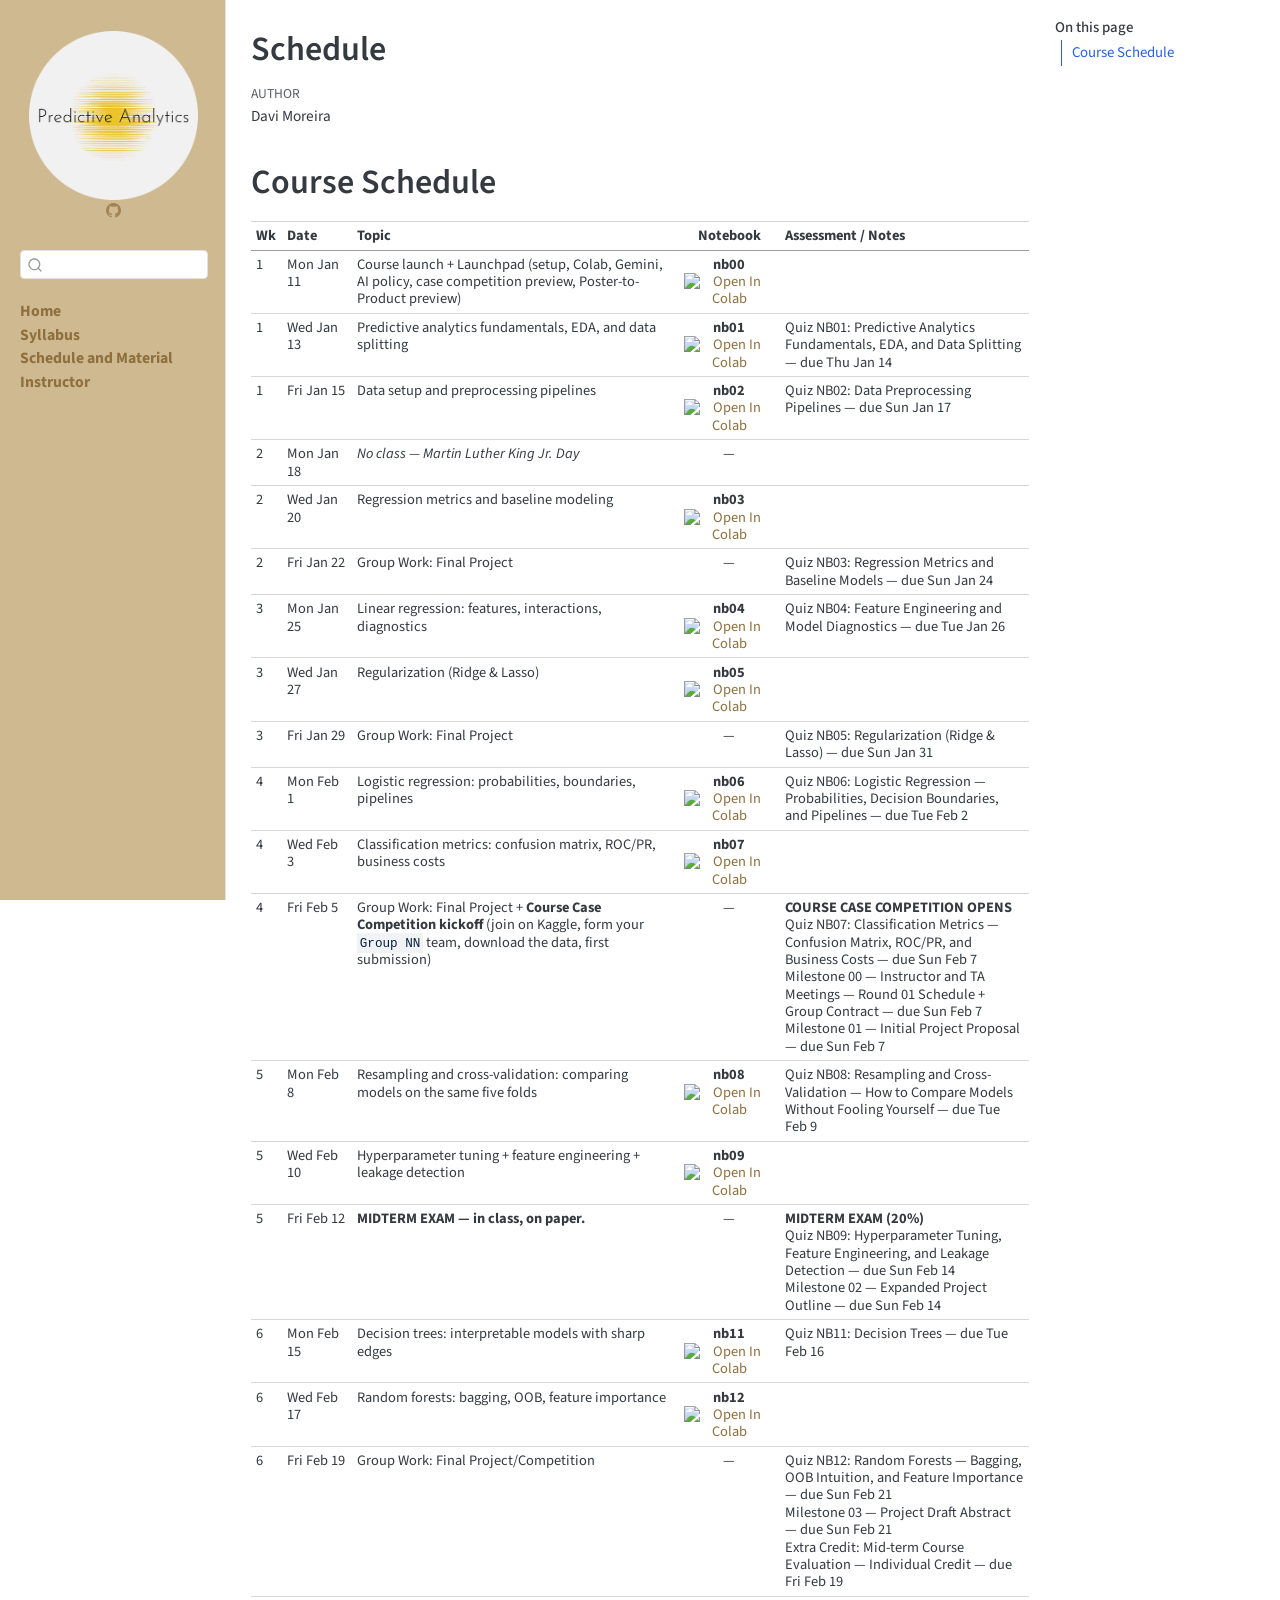
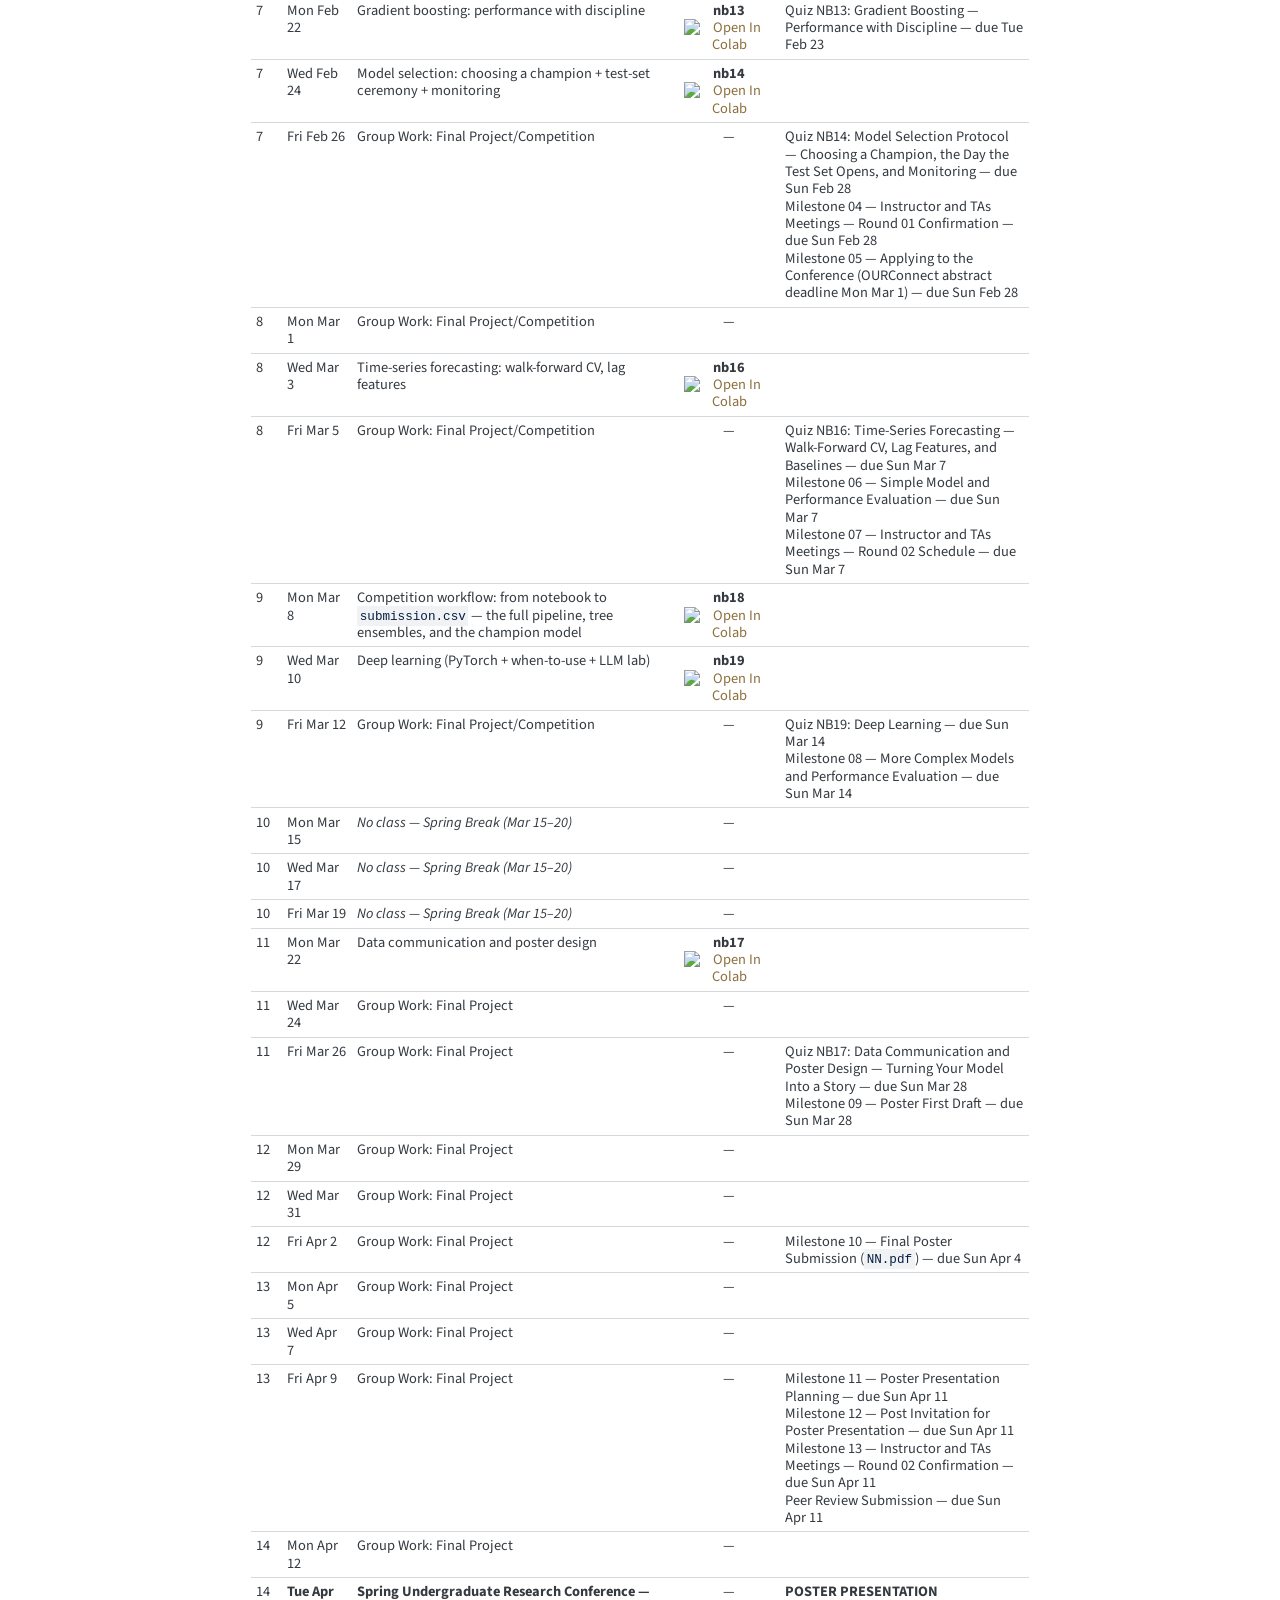
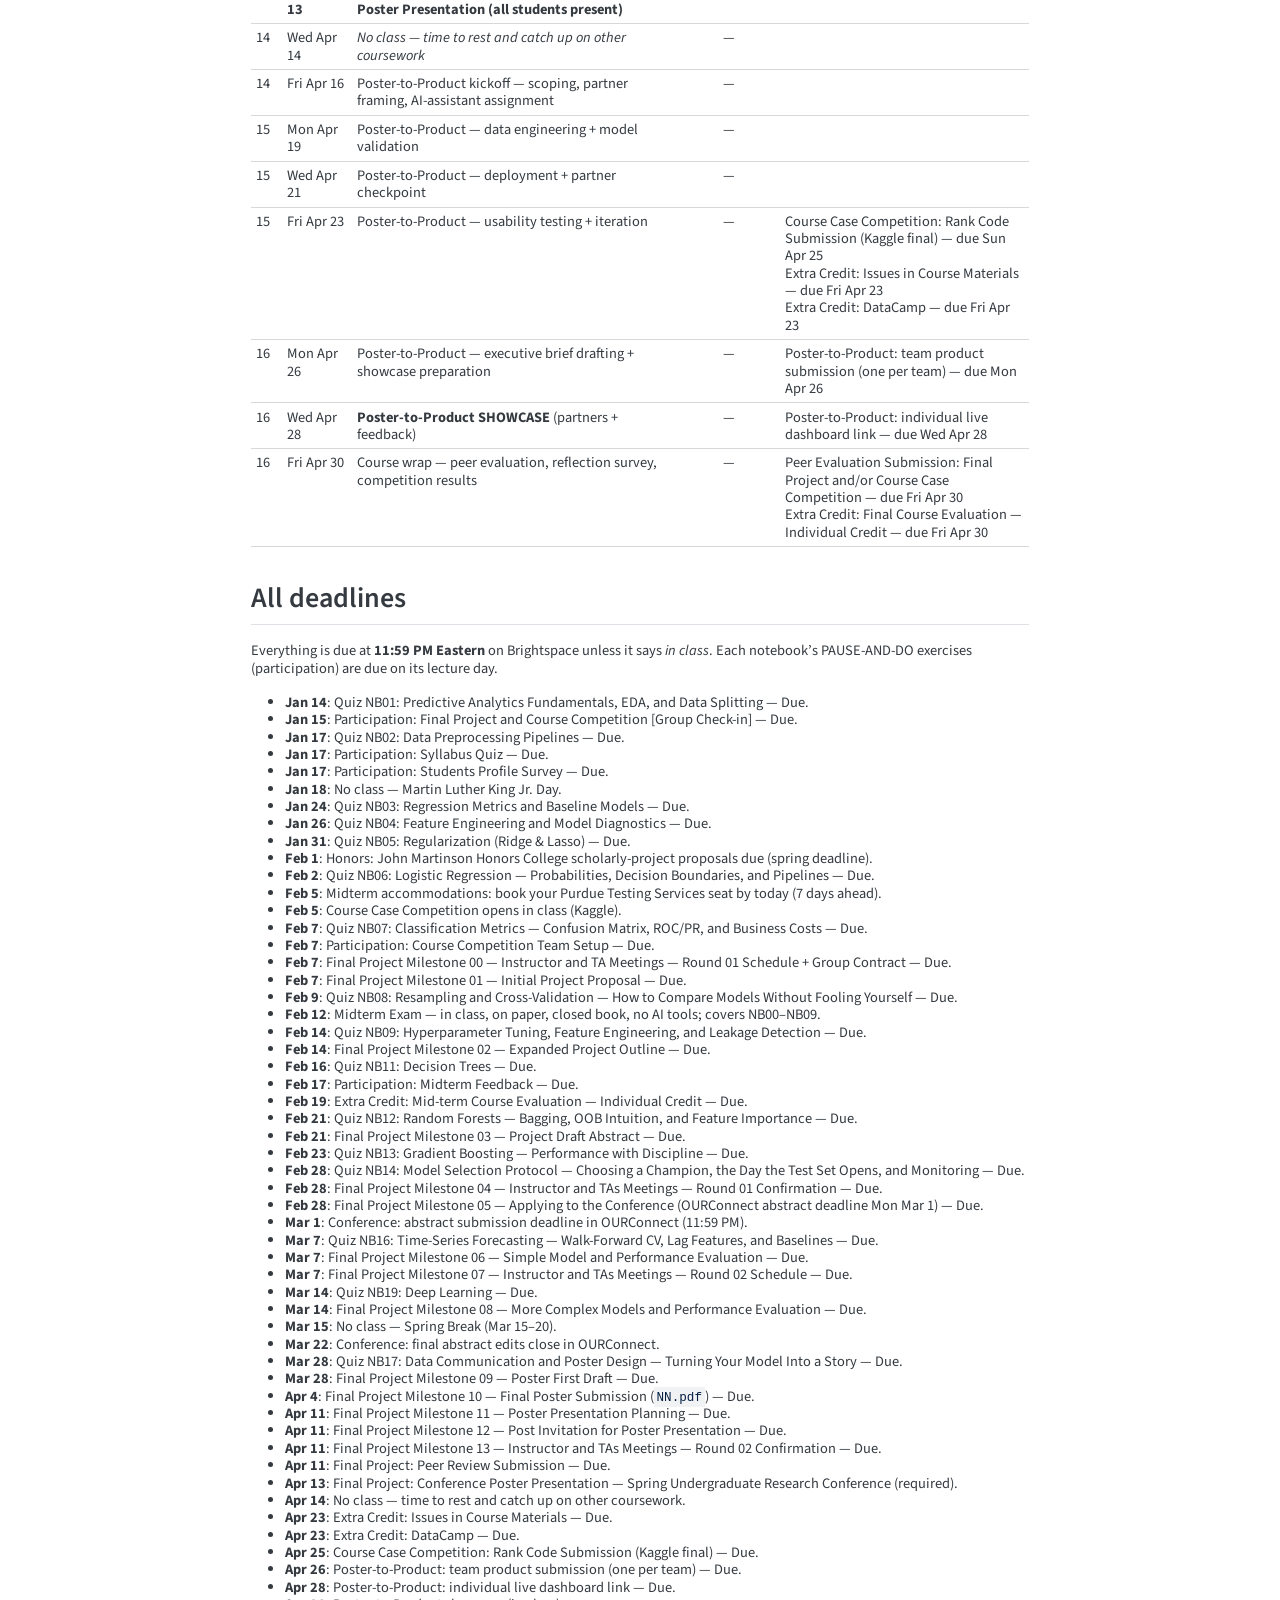
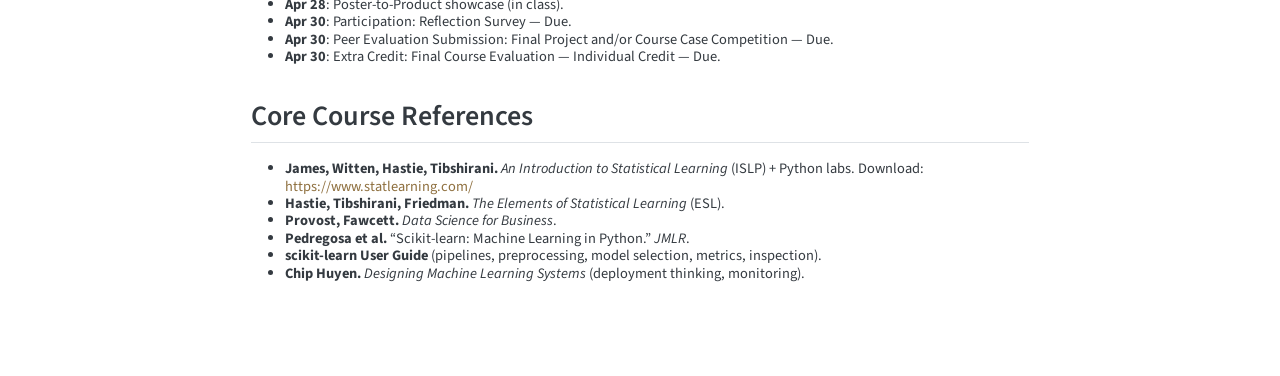
==== docs/schedule.html @ 15da5c78 "chore: Seed 2027S QM474 from the 2026F course and re-date for Spring 2027 Seeded from 2026F_predicti" ====
<!DOCTYPE html>
<html xmlns="http://www.w3.org/1999/xhtml" lang="en" xml:lang="en"><head>

<meta charset="utf-8">
<meta name="generator" content="quarto-1.10.18">

<meta name="viewport" content="width=device-width, initial-scale=1.0, user-scalable=yes">

<meta name="author" content="Davi Moreira">

<title>Schedule – QM47400: Predictive Analytics (Spring 2027)</title>
<style>
/* Default styles provided by pandoc.
** See https://pandoc.org/MANUAL.html#variables-for-html for config info.
*/
span.smallcaps{font-variant: small-caps;}
div.columns{display: flex; gap: 1.5em;}
div.column{flex: auto;}
@media screen {
div.columns{gap: min(4vw, 1.5em);}
div.column{overflow-x: auto;}
}
div.hanging-indent{margin-left: 1.5em; text-indent: -1.5em;}
ul.task-list{list-style: none;}
ul.task-list li input[type="checkbox"] {
  width: 0.8em;
  margin: 0 0.8em 0.2em -1em; /* quarto-specific, see https://github.com/quarto-dev/quarto-cli/issues/4556 */ 
  vertical-align: middle;
}
</style>


<script src="site_libs/quarto-nav/quarto-nav.js"></script>
<script src="site_libs/clipboard/clipboard.min.js"></script>
<script src="site_libs/quarto-search/autocomplete.umd.js"></script>
<script src="site_libs/quarto-search/fuse.min.js"></script>
<script src="site_libs/quarto-search/quarto-search.js"></script>
<meta name="quarto:offset" content="./">
<script src="site_libs/quarto-html/quarto.js" type="module"></script>
<script src="site_libs/quarto-html/tabsets/tabsets.js" type="module"></script>
<script src="site_libs/quarto-html/popper.min.js"></script>
<script src="site_libs/quarto-html/tippy.umd.min.js"></script>
<script src="site_libs/quarto-html/anchor.min.js"></script>
<link href="site_libs/quarto-html/tippy.css" rel="stylesheet">
<link href="site_libs/quarto-html/quarto-syntax-highlighting-64a204ab8560d761af7679ceaba22944.css" rel="stylesheet" id="quarto-text-highlighting-styles">
<script src="site_libs/bootstrap/bootstrap.min.js"></script>
<link href="site_libs/bootstrap/bootstrap-icons.css" rel="stylesheet">
<link href="site_libs/bootstrap/bootstrap-2083a2799036fb9bba696a2a5fb676d0.min.css" rel="stylesheet" append-hash="true" id="quarto-bootstrap" data-mode="light">
<script id="quarto-search-options" type="application/json">{
  "location": "sidebar",
  "copy-button": false,
  "collapse-after": 3,
  "panel-placement": "start",
  "type": "textbox",
  "limit": 50,
  "keyboard-shortcut": [
    "f",
    "/",
    "s"
  ],
  "show-item-context": false,
  "language": {
    "search-no-results-text": "No results",
    "search-matching-documents-text": "matching documents",
    "search-copy-link-title": "Copy link to search",
    "search-hide-matches-text": "Hide additional matches",
    "search-more-match-text": "more match in this document",
    "search-more-matches-text": "more matches in this document",
    "search-clear-button-title": "Clear",
    "search-text-placeholder": "",
    "search-detached-cancel-button-title": "Cancel",
    "search-submit-button-title": "Submit",
    "search-label": "Search"
  }
}</script>


<link rel="stylesheet" href="styles.css">
</head>

<body class="nav-sidebar docked quarto-light">

<div id="quarto-search-results"></div>
  <header id="quarto-header" class="headroom fixed-top">
  <nav class="quarto-secondary-nav">
    <div class="container-fluid d-flex">
      <button type="button" class="quarto-btn-toggle btn" data-bs-toggle="collapse" role="button" data-bs-target=".quarto-sidebar-collapse-item" aria-controls="quarto-sidebar" aria-expanded="false" aria-label="Toggle sidebar navigation" onclick="if (window.quartoToggleHeadroom) { window.quartoToggleHeadroom(); }">
        <i class="bi bi-layout-text-sidebar-reverse"></i>
      </button>
        <nav class="quarto-page-breadcrumbs" aria-label="breadcrumb"><ol class="breadcrumb"><li class="breadcrumb-item"><a href="./schedule.html">Schedule and Material</a></li></ol></nav>
        <a class="flex-grow-1" role="navigation" data-bs-toggle="collapse" data-bs-target=".quarto-sidebar-collapse-item" aria-controls="quarto-sidebar" aria-expanded="false" aria-label="Toggle sidebar navigation" onclick="if (window.quartoToggleHeadroom) { window.quartoToggleHeadroom(); }">      
        </a>
      <button type="button" class="btn quarto-search-button" aria-label="Search" onclick="window.quartoOpenSearch();">
        <i class="bi bi-search"></i>
      </button>
    </div>
  </nav>
</header>
<!-- content -->
<div id="quarto-content" class="quarto-container page-columns page-rows-contents page-layout-article">
<!-- sidebar -->
  <nav id="quarto-sidebar" class="sidebar collapse collapse-horizontal quarto-sidebar-collapse-item sidebar-navigation docked overflow-auto">
    <div class="pt-lg-2 mt-2 text-center sidebar-header">
      <a href="./index.html" class="sidebar-logo-link">
      <img src="./images/mgmt_474_ai_logo_02-modified.png" alt="" class="sidebar-logo light-content py-0 d-lg-inline d-none">
      <img src="./images/mgmt_474_ai_logo_02-modified.png" alt="" class="sidebar-logo dark-content py-0 d-lg-inline d-none">
      </a>
      <div class="sidebar-tools-main">
    <a href="https://github.com/davi-moreira/2027S_predictive_analytics_QM474" title="GitHub" class="quarto-navigation-tool px-1" aria-label="GitHub"><i class="bi bi-github"></i></a>
</div>
      </div>
        <div class="mt-2 flex-shrink-0 align-items-center">
        <div class="sidebar-search">
        <div id="quarto-search" class="" title="Search"></div>
        </div>
        </div>
    <div class="sidebar-menu-container"> 
    <ul class="list-unstyled mt-1">
        <li class="sidebar-item">
  <div class="sidebar-item-container"> 
  <a href="./index.html" class="sidebar-item-text sidebar-link">
 <span class="menu-text">Home</span></a>
  </div>
</li>
        <li class="sidebar-item">
  <div class="sidebar-item-container"> 
  <a href="./syllabus.html" class="sidebar-item-text sidebar-link">
 <span class="menu-text">Syllabus</span></a>
  </div>
</li>
        <li class="sidebar-item">
  <div class="sidebar-item-container"> 
  <a href="./schedule.html" class="sidebar-item-text sidebar-link active">
 <span class="menu-text">Schedule and Material</span></a>
  </div>
</li>
        <li class="sidebar-item">
  <div class="sidebar-item-container"> 
  <a href="./instructor.html" class="sidebar-item-text sidebar-link">
 <span class="menu-text">Instructor</span></a>
  </div>
</li>
    </ul>
    </div>
</nav>
<div id="quarto-sidebar-glass" class="quarto-sidebar-collapse-item" data-bs-toggle="collapse" data-bs-target=".quarto-sidebar-collapse-item"></div>
<!-- margin-sidebar -->
    <div id="quarto-margin-sidebar" class="sidebar margin-sidebar">
        <nav id="TOC" role="doc-toc" class="toc-active">
    <h2 id="toc-title">On this page</h2>
   
  <ul>
  <li><a href="#course-schedule" id="toc-course-schedule" class="nav-link active" data-scroll-target="#course-schedule">Course Schedule</a></li>
  </ul>
</nav>
    </div>
<!-- main -->
<main class="content" id="quarto-document-content">

<header id="title-block-header" class="quarto-title-block default">
<div class="quarto-title">
<h1 class="title">Schedule</h1>
</div>



<div class="quarto-title-meta">

    <div>
    <div class="quarto-title-meta-heading">Author</div>
    <div class="quarto-title-meta-contents">
             <p>Davi Moreira </p>
          </div>
  </div>
    
  
    
  </div>
  


</header>


<style>
  .overflow-table {
    font-size: 0.85rem; /* Smaller font for compact display */
    width: 100%; /* Ensure the table fits within page width */
    line-height: 1.2; /* Tighter line spacing */
  }
  .overflow-table th, .overflow-table td {
    padding: 0.3rem; /* Reduce padding for compact layout */
    text-align: left; /* Left-align for readability */
    word-wrap: break-word; /* Wrap long text within cells */
    vertical-align: top; /* Align cell content to the top */
  }
  .overflow-table th:nth-child(1), .overflow-table td:nth-child(1) {
    width: 4%; /* Week column */
  }
  .overflow-table th:nth-child(2), .overflow-table td:nth-child(2) {
    width: 9%; /* Date column */
  }
  .overflow-table th:nth-child(3), .overflow-table td:nth-child(3) {
    width: 42%; /* Topic column */
  }
  .overflow-table th:nth-child(4), .overflow-table td:nth-child(4) {
    width: 13%; /* Notebook column */
    text-align: center;
  }
  .overflow-table th:nth-child(5), .overflow-table td:nth-child(5) {
    width: 32%; /* Assessment / Notes column */
  }
  .below-table {
    font-size: 0.85rem; /* Match the font size of the table */
    line-height: 1.2; /* Match line height */
    margin-top: 1rem; /* Add spacing above the text */
  }
</style>
<section id="course-schedule" class="level1">
<h1>Course Schedule</h1>
<div class="overflow-table">
<table class="caption-top table">
<thead>
<tr class="header">
<th>Wk</th>
<th>Date</th>
<th>Topic</th>
<th>Notebook</th>
<th>Assessment / Notes</th>
</tr>
</thead>
<tbody>
<tr class="odd">
<td>1</td>
<td>Mon Jan 11</td>
<td>Course launch + Launchpad (setup, Colab, Gemini, AI policy, case competition preview, Poster-to-Product preview)</td>
<td><strong>nb00</strong><br><a href="https://colab.research.google.com/github/davi-moreira/2027S_predictive_analytics_QM474/blob/main/notebooks/nb00_launchpad_course_setup_student.ipynb" target="_blank"><img src="https://colab.research.google.com/assets/colab-badge.svg" class="img-fluid" alt="Open In Colab"></a></td>
<td></td>
</tr>
<tr class="even">
<td>1</td>
<td>Wed Jan 13</td>
<td>Predictive analytics fundamentals, EDA, and data splitting</td>
<td><strong>nb01</strong><br><a href="https://colab.research.google.com/github/davi-moreira/2027S_predictive_analytics_QM474/blob/main/notebooks/nb01_eda_splits_student.ipynb" target="_blank"><img src="https://colab.research.google.com/assets/colab-badge.svg" class="img-fluid" alt="Open In Colab"></a></td>
<td>Quiz NB01: Predictive Analytics Fundamentals, EDA, and Data Splitting — due Thu Jan 14</td>
</tr>
<tr class="odd">
<td>1</td>
<td>Fri Jan 15</td>
<td>Data setup and preprocessing pipelines</td>
<td><strong>nb02</strong><br><a href="https://colab.research.google.com/github/davi-moreira/2027S_predictive_analytics_QM474/blob/main/notebooks/nb02_preprocessing_pipelines_student.ipynb" target="_blank"><img src="https://colab.research.google.com/assets/colab-badge.svg" class="img-fluid" alt="Open In Colab"></a></td>
<td>Quiz NB02: Data Preprocessing Pipelines — due Sun Jan 17</td>
</tr>
<tr class="even">
<td>2</td>
<td>Mon Jan 18</td>
<td><em>No class — Martin Luther King Jr.&nbsp;Day</em></td>
<td>—</td>
<td></td>
</tr>
<tr class="odd">
<td>2</td>
<td>Wed Jan 20</td>
<td>Regression metrics and baseline modeling</td>
<td><strong>nb03</strong><br><a href="https://colab.research.google.com/github/davi-moreira/2027S_predictive_analytics_QM474/blob/main/notebooks/nb03_regression_metrics_baselines_student.ipynb" target="_blank"><img src="https://colab.research.google.com/assets/colab-badge.svg" class="img-fluid" alt="Open In Colab"></a></td>
<td></td>
</tr>
<tr class="even">
<td>2</td>
<td>Fri Jan 22</td>
<td>Group Work: Final Project</td>
<td>—</td>
<td>Quiz NB03: Regression Metrics and Baseline Models — due Sun Jan 24</td>
</tr>
<tr class="odd">
<td>3</td>
<td>Mon Jan 25</td>
<td>Linear regression: features, interactions, diagnostics</td>
<td><strong>nb04</strong><br><a href="https://colab.research.google.com/github/davi-moreira/2027S_predictive_analytics_QM474/blob/main/notebooks/nb04_linear_features_diagnostics_student.ipynb" target="_blank"><img src="https://colab.research.google.com/assets/colab-badge.svg" class="img-fluid" alt="Open In Colab"></a></td>
<td>Quiz NB04: Feature Engineering and Model Diagnostics — due Tue Jan 26</td>
</tr>
<tr class="even">
<td>3</td>
<td>Wed Jan 27</td>
<td>Regularization (Ridge &amp; Lasso)</td>
<td><strong>nb05</strong><br><a href="https://colab.research.google.com/github/davi-moreira/2027S_predictive_analytics_QM474/blob/main/notebooks/nb05_regularization_project_proposal_student.ipynb" target="_blank"><img src="https://colab.research.google.com/assets/colab-badge.svg" class="img-fluid" alt="Open In Colab"></a></td>
<td></td>
</tr>
<tr class="odd">
<td>3</td>
<td>Fri Jan 29</td>
<td>Group Work: Final Project</td>
<td>—</td>
<td>Quiz NB05: Regularization (Ridge &amp; Lasso) — due Sun Jan 31</td>
</tr>
<tr class="even">
<td>4</td>
<td>Mon Feb 1</td>
<td>Logistic regression: probabilities, boundaries, pipelines</td>
<td><strong>nb06</strong><br><a href="https://colab.research.google.com/github/davi-moreira/2027S_predictive_analytics_QM474/blob/main/notebooks/nb06_logistic_pipelines_student.ipynb" target="_blank"><img src="https://colab.research.google.com/assets/colab-badge.svg" class="img-fluid" alt="Open In Colab"></a></td>
<td>Quiz NB06: Logistic Regression — Probabilities, Decision Boundaries, and Pipelines — due Tue Feb 2</td>
</tr>
<tr class="odd">
<td>4</td>
<td>Wed Feb 3</td>
<td>Classification metrics: confusion matrix, ROC/PR, business costs</td>
<td><strong>nb07</strong><br><a href="https://colab.research.google.com/github/davi-moreira/2027S_predictive_analytics_QM474/blob/main/notebooks/nb07_classification_metrics_thresholding_student.ipynb" target="_blank"><img src="https://colab.research.google.com/assets/colab-badge.svg" class="img-fluid" alt="Open In Colab"></a></td>
<td></td>
</tr>
<tr class="even">
<td>4</td>
<td>Fri Feb 5</td>
<td>Group Work: Final Project + <strong>Course Case Competition kickoff</strong> (join on Kaggle, form your <code>Group NN</code> team, download the data, first submission)</td>
<td>—</td>
<td><strong>COURSE CASE COMPETITION OPENS</strong><br>Quiz NB07: Classification Metrics — Confusion Matrix, ROC/PR, and Business Costs — due Sun Feb 7<br>Milestone 00 — Instructor and TA Meetings — Round 01 Schedule + Group Contract — due Sun Feb 7<br>Milestone 01 — Initial Project Proposal — due Sun Feb 7</td>
</tr>
<tr class="odd">
<td>5</td>
<td>Mon Feb 8</td>
<td>Resampling and cross-validation: comparing models on the same five folds</td>
<td><strong>nb08</strong><br><a href="https://colab.research.google.com/github/davi-moreira/2027S_predictive_analytics_QM474/blob/main/notebooks/nb08_cross_validation_model_comparison_student.ipynb" target="_blank"><img src="https://colab.research.google.com/assets/colab-badge.svg" class="img-fluid" alt="Open In Colab"></a></td>
<td>Quiz NB08: Resampling and Cross-Validation — How to Compare Models Without Fooling Yourself — due Tue Feb 9</td>
</tr>
<tr class="even">
<td>5</td>
<td>Wed Feb 10</td>
<td>Hyperparameter tuning + feature engineering + leakage detection</td>
<td><strong>nb09</strong><br><a href="https://colab.research.google.com/github/davi-moreira/2027S_predictive_analytics_QM474/blob/main/notebooks/nb09_tuning_feature_engineering_project_baseline_student.ipynb" target="_blank"><img src="https://colab.research.google.com/assets/colab-badge.svg" class="img-fluid" alt="Open In Colab"></a></td>
<td></td>
</tr>
<tr class="odd">
<td>5</td>
<td>Fri Feb 12</td>
<td><strong>MIDTERM EXAM — in class, on paper.</strong></td>
<td>—</td>
<td><strong>MIDTERM EXAM (20%)</strong><br>Quiz NB09: Hyperparameter Tuning, Feature Engineering, and Leakage Detection — due Sun Feb 14<br>Milestone 02 — Expanded Project Outline — due Sun Feb 14</td>
</tr>
<tr class="even">
<td>6</td>
<td>Mon Feb 15</td>
<td>Decision trees: interpretable models with sharp edges</td>
<td><strong>nb11</strong><br><a href="https://colab.research.google.com/github/davi-moreira/2027S_predictive_analytics_QM474/blob/main/notebooks/nb11_decision_trees_student.ipynb" target="_blank"><img src="https://colab.research.google.com/assets/colab-badge.svg" class="img-fluid" alt="Open In Colab"></a></td>
<td>Quiz NB11: Decision Trees — due Tue Feb 16</td>
</tr>
<tr class="odd">
<td>6</td>
<td>Wed Feb 17</td>
<td>Random forests: bagging, OOB, feature importance</td>
<td><strong>nb12</strong><br><a href="https://colab.research.google.com/github/davi-moreira/2027S_predictive_analytics_QM474/blob/main/notebooks/nb12_random_forests_importance_student.ipynb" target="_blank"><img src="https://colab.research.google.com/assets/colab-badge.svg" class="img-fluid" alt="Open In Colab"></a></td>
<td></td>
</tr>
<tr class="even">
<td>6</td>
<td>Fri Feb 19</td>
<td>Group Work: Final Project/Competition</td>
<td>—</td>
<td>Quiz NB12: Random Forests — Bagging, OOB Intuition, and Feature Importance — due Sun Feb 21<br>Milestone 03 — Project Draft Abstract — due Sun Feb 21<br>Extra Credit: Mid-term Course Evaluation — Individual Credit — due Fri Feb 19</td>
</tr>
<tr class="odd">
<td>7</td>
<td>Mon Feb 22</td>
<td>Gradient boosting: performance with discipline</td>
<td><strong>nb13</strong><br><a href="https://colab.research.google.com/github/davi-moreira/2027S_predictive_analytics_QM474/blob/main/notebooks/nb13_gradient_boosting_student.ipynb" target="_blank"><img src="https://colab.research.google.com/assets/colab-badge.svg" class="img-fluid" alt="Open In Colab"></a></td>
<td>Quiz NB13: Gradient Boosting — Performance with Discipline — due Tue Feb 23</td>
</tr>
<tr class="even">
<td>7</td>
<td>Wed Feb 24</td>
<td>Model selection: choosing a champion + test-set ceremony + monitoring</td>
<td><strong>nb14</strong><br><a href="https://colab.research.google.com/github/davi-moreira/2027S_predictive_analytics_QM474/blob/main/notebooks/nb14_model_selection_protocol_student.ipynb" target="_blank"><img src="https://colab.research.google.com/assets/colab-badge.svg" class="img-fluid" alt="Open In Colab"></a></td>
<td></td>
</tr>
<tr class="odd">
<td>7</td>
<td>Fri Feb 26</td>
<td>Group Work: Final Project/Competition</td>
<td>—</td>
<td>Quiz NB14: Model Selection Protocol — Choosing a Champion, the Day the Test Set Opens, and Monitoring — due Sun Feb 28<br>Milestone 04 — Instructor and TAs Meetings — Round 01 Confirmation — due Sun Feb 28<br>Milestone 05 — Applying to the Conference (OURConnect abstract deadline Mon Mar 1) — due Sun Feb 28</td>
</tr>
<tr class="even">
<td>8</td>
<td>Mon Mar 1</td>
<td>Group Work: Final Project/Competition</td>
<td>—</td>
<td></td>
</tr>
<tr class="odd">
<td>8</td>
<td>Wed Mar 3</td>
<td>Time-series forecasting: walk-forward CV, lag features</td>
<td><strong>nb16</strong><br><a href="https://colab.research.google.com/github/davi-moreira/2027S_predictive_analytics_QM474/blob/main/notebooks/nb16_time_series_forecasting_student.ipynb" target="_blank"><img src="https://colab.research.google.com/assets/colab-badge.svg" class="img-fluid" alt="Open In Colab"></a></td>
<td></td>
</tr>
<tr class="even">
<td>8</td>
<td>Fri Mar 5</td>
<td>Group Work: Final Project/Competition</td>
<td>—</td>
<td>Quiz NB16: Time-Series Forecasting — Walk-Forward CV, Lag Features, and Baselines — due Sun Mar 7<br>Milestone 06 — Simple Model and Performance Evaluation — due Sun Mar 7<br>Milestone 07 — Instructor and TAs Meetings — Round 02 Schedule — due Sun Mar 7</td>
</tr>
<tr class="odd">
<td>9</td>
<td>Mon Mar 8</td>
<td>Competition workflow: from notebook to <code>submission.csv</code> — the full pipeline, tree ensembles, and the champion model</td>
<td><strong>nb18</strong><br><a href="https://colab.research.google.com/github/davi-moreira/2027S_predictive_analytics_QM474/blob/main/notebooks/nb18_competition_workflow_student.ipynb" target="_blank"><img src="https://colab.research.google.com/assets/colab-badge.svg" class="img-fluid" alt="Open In Colab"></a></td>
<td></td>
</tr>
<tr class="even">
<td>9</td>
<td>Wed Mar 10</td>
<td>Deep learning (PyTorch + when-to-use + LLM lab)</td>
<td><strong>nb19</strong><br><a href="https://colab.research.google.com/github/davi-moreira/2027S_predictive_analytics_QM474/blob/main/notebooks/nb19_deep_learning_student.ipynb" target="_blank"><img src="https://colab.research.google.com/assets/colab-badge.svg" class="img-fluid" alt="Open In Colab"></a></td>
<td></td>
</tr>
<tr class="odd">
<td>9</td>
<td>Fri Mar 12</td>
<td>Group Work: Final Project/Competition</td>
<td>—</td>
<td>Quiz NB19: Deep Learning — due Sun Mar 14<br>Milestone 08 — More Complex Models and Performance Evaluation — due Sun Mar 14</td>
</tr>
<tr class="even">
<td>10</td>
<td>Mon Mar 15</td>
<td><em>No class — Spring Break (Mar 15–20)</em></td>
<td>—</td>
<td></td>
</tr>
<tr class="odd">
<td>10</td>
<td>Wed Mar 17</td>
<td><em>No class — Spring Break (Mar 15–20)</em></td>
<td>—</td>
<td></td>
</tr>
<tr class="even">
<td>10</td>
<td>Fri Mar 19</td>
<td><em>No class — Spring Break (Mar 15–20)</em></td>
<td>—</td>
<td></td>
</tr>
<tr class="odd">
<td>11</td>
<td>Mon Mar 22</td>
<td>Data communication and poster design</td>
<td><strong>nb17</strong><br><a href="https://colab.research.google.com/github/davi-moreira/2027S_predictive_analytics_QM474/blob/main/notebooks/nb17_data_communication_poster_student.ipynb" target="_blank"><img src="https://colab.research.google.com/assets/colab-badge.svg" class="img-fluid" alt="Open In Colab"></a></td>
<td></td>
</tr>
<tr class="even">
<td>11</td>
<td>Wed Mar 24</td>
<td>Group Work: Final Project</td>
<td>—</td>
<td></td>
</tr>
<tr class="odd">
<td>11</td>
<td>Fri Mar 26</td>
<td>Group Work: Final Project</td>
<td>—</td>
<td>Quiz NB17: Data Communication and Poster Design — Turning Your Model Into a Story — due Sun Mar 28<br>Milestone 09 — Poster First Draft — due Sun Mar 28</td>
</tr>
<tr class="even">
<td>12</td>
<td>Mon Mar 29</td>
<td>Group Work: Final Project</td>
<td>—</td>
<td></td>
</tr>
<tr class="odd">
<td>12</td>
<td>Wed Mar 31</td>
<td>Group Work: Final Project</td>
<td>—</td>
<td></td>
</tr>
<tr class="even">
<td>12</td>
<td>Fri Apr 2</td>
<td>Group Work: Final Project</td>
<td>—</td>
<td>Milestone 10 — Final Poster Submission (<code>NN.pdf</code>) — due Sun Apr 4</td>
</tr>
<tr class="odd">
<td>13</td>
<td>Mon Apr 5</td>
<td>Group Work: Final Project</td>
<td>—</td>
<td></td>
</tr>
<tr class="even">
<td>13</td>
<td>Wed Apr 7</td>
<td>Group Work: Final Project</td>
<td>—</td>
<td></td>
</tr>
<tr class="odd">
<td>13</td>
<td>Fri Apr 9</td>
<td>Group Work: Final Project</td>
<td>—</td>
<td>Milestone 11 — Poster Presentation Planning — due Sun Apr 11<br>Milestone 12 — Post Invitation for Poster Presentation — due Sun Apr 11<br>Milestone 13 — Instructor and TAs Meetings — Round 02 Confirmation — due Sun Apr 11<br>Peer Review Submission — due Sun Apr 11</td>
</tr>
<tr class="even">
<td>14</td>
<td>Mon Apr 12</td>
<td>Group Work: Final Project</td>
<td>—</td>
<td></td>
</tr>
<tr class="odd">
<td>14</td>
<td><strong>Tue Apr 13</strong></td>
<td><strong>Spring Undergraduate Research Conference — Poster Presentation (all students present)</strong></td>
<td>—</td>
<td><strong>POSTER PRESENTATION</strong></td>
</tr>
<tr class="even">
<td>14</td>
<td>Wed Apr 14</td>
<td><em>No class — time to rest and catch up on other coursework</em></td>
<td>—</td>
<td></td>
</tr>
<tr class="odd">
<td>14</td>
<td>Fri Apr 16</td>
<td>Poster-to-Product kickoff — scoping, partner framing, AI-assistant assignment</td>
<td>—</td>
<td></td>
</tr>
<tr class="even">
<td>15</td>
<td>Mon Apr 19</td>
<td>Poster-to-Product — data engineering + model validation</td>
<td>—</td>
<td></td>
</tr>
<tr class="odd">
<td>15</td>
<td>Wed Apr 21</td>
<td>Poster-to-Product — deployment + partner checkpoint</td>
<td>—</td>
<td></td>
</tr>
<tr class="even">
<td>15</td>
<td>Fri Apr 23</td>
<td>Poster-to-Product — usability testing + iteration</td>
<td>—</td>
<td>Course Case Competition: Rank Code Submission (Kaggle final) — due Sun Apr 25<br>Extra Credit: Issues in Course Materials — due Fri Apr 23<br>Extra Credit: DataCamp — due Fri Apr 23</td>
</tr>
<tr class="odd">
<td>16</td>
<td>Mon Apr 26</td>
<td>Poster-to-Product — executive brief drafting + showcase preparation</td>
<td>—</td>
<td>Poster-to-Product: team product submission (one per team) — due Mon Apr 26</td>
</tr>
<tr class="even">
<td>16</td>
<td>Wed Apr 28</td>
<td><strong>Poster-to-Product SHOWCASE</strong> (partners + feedback)</td>
<td>—</td>
<td>Poster-to-Product: individual live dashboard link — due Wed Apr 28</td>
</tr>
<tr class="odd">
<td>16</td>
<td>Fri Apr 30</td>
<td>Course wrap — peer evaluation, reflection survey, competition results</td>
<td>—</td>
<td>Peer Evaluation Submission: Final Project and/or Course Case Competition — due Fri Apr 30<br>Extra Credit: Final Course Evaluation — Individual Credit — due Fri Apr 30</td>
</tr>
</tbody>
</table>
</div>
<div class="below-table">
<section id="all-deadlines" class="level2">
<h2 class="anchored" data-anchor-id="all-deadlines">All deadlines</h2>
<p>Everything is due at <strong>11:59 PM Eastern</strong> on Brightspace unless it says <em>in class</em>. Each notebook’s PAUSE-AND-DO exercises (participation) are due on its lecture day.</p>
<ul>
<li><strong>Jan 14</strong>: Quiz NB01: Predictive Analytics Fundamentals, EDA, and Data Splitting — Due.</li>
<li><strong>Jan 15</strong>: Participation: Final Project and Course Competition [Group Check-in] — Due.</li>
<li><strong>Jan 17</strong>: Quiz NB02: Data Preprocessing Pipelines — Due.</li>
<li><strong>Jan 17</strong>: Participation: Syllabus Quiz — Due.</li>
<li><strong>Jan 17</strong>: Participation: Students Profile Survey — Due.</li>
<li><strong>Jan 18</strong>: No class — Martin Luther King Jr.&nbsp;Day.</li>
<li><strong>Jan 24</strong>: Quiz NB03: Regression Metrics and Baseline Models — Due.</li>
<li><strong>Jan 26</strong>: Quiz NB04: Feature Engineering and Model Diagnostics — Due.</li>
<li><strong>Jan 31</strong>: Quiz NB05: Regularization (Ridge &amp; Lasso) — Due.</li>
<li><strong>Feb 1</strong>: Honors: John Martinson Honors College scholarly-project proposals due (spring deadline).</li>
<li><strong>Feb 2</strong>: Quiz NB06: Logistic Regression — Probabilities, Decision Boundaries, and Pipelines — Due.</li>
<li><strong>Feb 5</strong>: Midterm accommodations: book your Purdue Testing Services seat by today (7 days ahead).</li>
<li><strong>Feb 5</strong>: Course Case Competition opens in class (Kaggle).</li>
<li><strong>Feb 7</strong>: Quiz NB07: Classification Metrics — Confusion Matrix, ROC/PR, and Business Costs — Due.</li>
<li><strong>Feb 7</strong>: Participation: Course Competition Team Setup — Due.</li>
<li><strong>Feb 7</strong>: Final Project Milestone 00 — Instructor and TA Meetings — Round 01 Schedule + Group Contract — Due.</li>
<li><strong>Feb 7</strong>: Final Project Milestone 01 — Initial Project Proposal — Due.</li>
<li><strong>Feb 9</strong>: Quiz NB08: Resampling and Cross-Validation — How to Compare Models Without Fooling Yourself — Due.</li>
<li><strong>Feb 12</strong>: Midterm Exam — in class, on paper, closed book, no AI tools; covers NB00–NB09.</li>
<li><strong>Feb 14</strong>: Quiz NB09: Hyperparameter Tuning, Feature Engineering, and Leakage Detection — Due.</li>
<li><strong>Feb 14</strong>: Final Project Milestone 02 — Expanded Project Outline — Due.</li>
<li><strong>Feb 16</strong>: Quiz NB11: Decision Trees — Due.</li>
<li><strong>Feb 17</strong>: Participation: Midterm Feedback — Due.</li>
<li><strong>Feb 19</strong>: Extra Credit: Mid-term Course Evaluation — Individual Credit — Due.</li>
<li><strong>Feb 21</strong>: Quiz NB12: Random Forests — Bagging, OOB Intuition, and Feature Importance — Due.</li>
<li><strong>Feb 21</strong>: Final Project Milestone 03 — Project Draft Abstract — Due.</li>
<li><strong>Feb 23</strong>: Quiz NB13: Gradient Boosting — Performance with Discipline — Due.</li>
<li><strong>Feb 28</strong>: Quiz NB14: Model Selection Protocol — Choosing a Champion, the Day the Test Set Opens, and Monitoring — Due.</li>
<li><strong>Feb 28</strong>: Final Project Milestone 04 — Instructor and TAs Meetings — Round 01 Confirmation — Due.</li>
<li><strong>Feb 28</strong>: Final Project Milestone 05 — Applying to the Conference (OURConnect abstract deadline Mon Mar 1) — Due.</li>
<li><strong>Mar 1</strong>: Conference: abstract submission deadline in OURConnect (11:59 PM).</li>
<li><strong>Mar 7</strong>: Quiz NB16: Time-Series Forecasting — Walk-Forward CV, Lag Features, and Baselines — Due.</li>
<li><strong>Mar 7</strong>: Final Project Milestone 06 — Simple Model and Performance Evaluation — Due.</li>
<li><strong>Mar 7</strong>: Final Project Milestone 07 — Instructor and TAs Meetings — Round 02 Schedule — Due.</li>
<li><strong>Mar 14</strong>: Quiz NB19: Deep Learning — Due.</li>
<li><strong>Mar 14</strong>: Final Project Milestone 08 — More Complex Models and Performance Evaluation — Due.</li>
<li><strong>Mar 15</strong>: No class — Spring Break (Mar 15–20).</li>
<li><strong>Mar 22</strong>: Conference: final abstract edits close in OURConnect.</li>
<li><strong>Mar 28</strong>: Quiz NB17: Data Communication and Poster Design — Turning Your Model Into a Story — Due.</li>
<li><strong>Mar 28</strong>: Final Project Milestone 09 — Poster First Draft — Due.</li>
<li><strong>Apr 4</strong>: Final Project Milestone 10 — Final Poster Submission (<code>NN.pdf</code>) — Due.</li>
<li><strong>Apr 11</strong>: Final Project Milestone 11 — Poster Presentation Planning — Due.</li>
<li><strong>Apr 11</strong>: Final Project Milestone 12 — Post Invitation for Poster Presentation — Due.</li>
<li><strong>Apr 11</strong>: Final Project Milestone 13 — Instructor and TAs Meetings — Round 02 Confirmation — Due.</li>
<li><strong>Apr 11</strong>: Final Project: Peer Review Submission — Due.</li>
<li><strong>Apr 13</strong>: Final Project: Conference Poster Presentation — Spring Undergraduate Research Conference (required).</li>
<li><strong>Apr 14</strong>: No class — time to rest and catch up on other coursework.</li>
<li><strong>Apr 23</strong>: Extra Credit: Issues in Course Materials — Due.</li>
<li><strong>Apr 23</strong>: Extra Credit: DataCamp — Due.</li>
<li><strong>Apr 25</strong>: Course Case Competition: Rank Code Submission (Kaggle final) — Due.</li>
<li><strong>Apr 26</strong>: Poster-to-Product: team product submission (one per team) — Due.</li>
<li><strong>Apr 28</strong>: Poster-to-Product: individual live dashboard link — Due.</li>
<li><strong>Apr 28</strong>: Poster-to-Product showcase (in class).</li>
<li><strong>Apr 30</strong>: Participation: Reflection Survey — Due.</li>
<li><strong>Apr 30</strong>: Peer Evaluation Submission: Final Project and/or Course Case Competition — Due.</li>
<li><strong>Apr 30</strong>: Extra Credit: Final Course Evaluation — Individual Credit — Due.</li>
</ul>
</section>
<section id="core-course-references" class="level2">
<h2 class="anchored" data-anchor-id="core-course-references">Core Course References</h2>
<ul>
<li><strong>James, Witten, Hastie, Tibshirani.</strong> <em>An Introduction to Statistical Learning</em> (ISLP) + Python labs. Download: <a href="https://www.statlearning.com/" target="_blank">https://www.statlearning.com/</a></li>
<li><strong>Hastie, Tibshirani, Friedman.</strong> <em>The Elements of Statistical Learning</em> (ESL).</li>
<li><strong>Provost, Fawcett.</strong> <em>Data Science for Business</em>.</li>
<li><strong>Pedregosa et al.</strong> “Scikit-learn: Machine Learning in Python.” <em>JMLR</em>.</li>
<li><strong>scikit-learn User Guide</strong> (pipelines, preprocessing, model selection, metrics, inspection).</li>
<li><strong>Chip Huyen.</strong> <em>Designing Machine Learning Systems</em> (deployment thinking, monitoring).</li>
</ul>
</section>
</div>


</section>

</main> <!-- /main -->
<script id="quarto-html-after-body" type="application/javascript">
  window.document.addEventListener("DOMContentLoaded", function (event) {
    const icon = "";
    const anchorJS = new window.AnchorJS();
    anchorJS.options = {
      placement: 'right',
      icon: icon
    };
    anchorJS.add('.anchored');
    const isCodeAnnotation = (el) => {
      for (const clz of el.classList) {
        if (clz.startsWith('code-annotation-')) {                     
          return true;
        }
      }
      return false;
    }
    const onCopySuccess = function(e) {
      // button target
      const button = e.trigger;
      // don't keep focus
      button.blur();
      // flash "checked"
      button.classList.add('code-copy-button-checked');
      var currentTitle = button.getAttribute("title");
      button.setAttribute("title", "Copied!");
      let tooltip;
      if (window.bootstrap) {
        button.setAttribute("data-bs-toggle", "tooltip");
        button.setAttribute("data-bs-placement", "left");
        button.setAttribute("data-bs-title", "Copied!");
        tooltip = new bootstrap.Tooltip(button, 
          { trigger: "manual", 
            customClass: "code-copy-button-tooltip",
            offset: [0, -8]});
        tooltip.show();    
      }
      setTimeout(function() {
        if (tooltip) {
          tooltip.hide();
          button.removeAttribute("data-bs-title");
          button.removeAttribute("data-bs-toggle");
          button.removeAttribute("data-bs-placement");
        }
        button.setAttribute("title", currentTitle);
        button.classList.remove('code-copy-button-checked');
      }, 1000);
      // clear code selection
      e.clearSelection();
    }
    const getTextToCopy = function(trigger) {
      const outerScaffold = trigger.parentElement.cloneNode(true);
      const codeEl = outerScaffold.querySelector('code');
      for (const childEl of codeEl.children) {
        if (isCodeAnnotation(childEl)) {
          childEl.remove();
        }
      }
      return codeEl.innerText;
    }
    const clipboard = new window.ClipboardJS('.code-copy-button:not([data-in-quarto-modal])', {
      text: getTextToCopy
    });
    clipboard.on('success', onCopySuccess);
    if (window.document.getElementById('quarto-embedded-source-code-modal')) {
      const clipboardModal = new window.ClipboardJS('.code-copy-button[data-in-quarto-modal]', {
        text: getTextToCopy,
        container: window.document.getElementById('quarto-embedded-source-code-modal')
      });
      clipboardModal.on('success', onCopySuccess);
    }
      var localhostRegex = new RegExp(/^(?:http|https):\/\/localhost\:?[0-9]*\//);
      var mailtoRegex = new RegExp(/^mailto:/);
        var filterRegex = new RegExp('/' + window.location.host + '/');
      var isInternal = (href) => {
          return filterRegex.test(href) || localhostRegex.test(href) || mailtoRegex.test(href);
      }
      // Inspect non-navigation links and adorn them if external
     var links = window.document.querySelectorAll('a[href]:not(.nav-link):not(.navbar-brand):not(.toc-action):not(.sidebar-link):not(.sidebar-item-toggle):not(.pagination-link):not(.no-external):not([aria-hidden]):not(.dropdown-item):not(.quarto-navigation-tool):not(.about-link)');
      for (var i=0; i<links.length; i++) {
        const link = links[i];
        if (!isInternal(link.href)) {
          // undo the damage that might have been done by quarto-nav.js in the case of
          // links that we want to consider external
          if (link.dataset.originalHref !== undefined) {
            link.href = link.dataset.originalHref;
          }
        }
      }
    function tippyHover(el, contentFn, onTriggerFn, onUntriggerFn) {
      const config = {
        allowHTML: true,
        maxWidth: 500,
        delay: 100,
        arrow: false,
        appendTo: function(el) {
            return el.parentElement;
        },
        interactive: true,
        interactiveBorder: 10,
        theme: 'quarto',
        placement: 'bottom-start',
      };
      if (contentFn) {
        config.content = contentFn;
      }
      if (onTriggerFn) {
        config.onTrigger = onTriggerFn;
      }
      if (onUntriggerFn) {
        config.onUntrigger = onUntriggerFn;
      }
      window.tippy(el, config); 
    }
    const noterefs = window.document.querySelectorAll('a[role="doc-noteref"]');
    for (var i=0; i<noterefs.length; i++) {
      const ref = noterefs[i];
      tippyHover(ref, function() {
        // use id or data attribute instead here
        let href = ref.getAttribute('data-footnote-href') || ref.getAttribute('href');
        try { href = new URL(href).hash; } catch {}
        const id = href.replace(/^#\/?/, "");
        const note = window.document.getElementById(id);
        if (note) {
          return note.innerHTML;
        } else {
          return "";
        }
      });
    }
    const xrefs = window.document.querySelectorAll('a.quarto-xref');
    const processXRef = (id, note) => {
      // Strip column container classes
      const stripColumnClz = (el) => {
        el.classList.remove("page-full", "page-columns");
        if (el.children) {
          for (const child of el.children) {
            stripColumnClz(child);
          }
        }
      }
      stripColumnClz(note)
      if (id === null || id.startsWith('sec-')) {
        // Special case sections, only their first couple elements
        const container = document.createElement("div");
        if (note.children && note.children.length > 2) {
          container.appendChild(note.children[0].cloneNode(true));
          for (let i = 1; i < note.children.length; i++) {
            const child = note.children[i];
            if (child.tagName === "P" && child.innerText === "") {
              continue;
            } else {
              container.appendChild(child.cloneNode(true));
              break;
            }
          }
          if (window.Quarto?.typesetMath) {
            window.Quarto.typesetMath(container);
          }
          return container.innerHTML
        } else {
          if (window.Quarto?.typesetMath) {
            window.Quarto.typesetMath(note);
          }
          return note.innerHTML;
        }
      } else {
        // Remove any anchor links if they are present
        const anchorLink = note.querySelector('a.anchorjs-link');
        if (anchorLink) {
          anchorLink.remove();
        }
        if (window.Quarto?.typesetMath) {
          window.Quarto.typesetMath(note);
        }
        if (note.classList.contains("callout")) {
          return note.outerHTML;
        } else {
          return note.innerHTML;
        }
      }
    }
    for (var i=0; i<xrefs.length; i++) {
      const xref = xrefs[i];
      tippyHover(xref, undefined, function(instance) {
        instance.disable();
        let url = xref.getAttribute('href');
        let hash = undefined; 
        if (url.startsWith('#')) {
          hash = url;
        } else {
          try { hash = new URL(url).hash; } catch {}
        }
        if (hash) {
          const id = hash.replace(/^#\/?/, "");
          const note = window.document.getElementById(id);
          if (note !== null) {
            try {
              const html = processXRef(id, note.cloneNode(true));
              instance.setContent(html);
            } finally {
              instance.enable();
              instance.show();
            }
          } else {
            // See if we can fetch this
            fetch(url.split('#')[0])
            .then(res => res.text())
            .then(html => {
              const parser = new DOMParser();
              const htmlDoc = parser.parseFromString(html, "text/html");
              const note = htmlDoc.getElementById(id);
              if (note !== null) {
                const html = processXRef(id, note);
                instance.setContent(html);
              } 
            }).finally(() => {
              instance.enable();
              instance.show();
            });
          }
        } else {
          // See if we can fetch a full url (with no hash to target)
          // This is a special case and we should probably do some content thinning / targeting
          fetch(url)
          .then(res => res.text())
          .then(html => {
            const parser = new DOMParser();
            const htmlDoc = parser.parseFromString(html, "text/html");
            const note = htmlDoc.querySelector('main.content');
            if (note !== null) {
              // This should only happen for chapter cross references
              // (since there is no id in the URL)
              // remove the first header
              if (note.children.length > 0 && note.children[0].tagName === "HEADER") {
                note.children[0].remove();
              }
              const html = processXRef(null, note);
              instance.setContent(html);
            } 
          }).finally(() => {
            instance.enable();
            instance.show();
          });
        }
      }, function(instance) {
      });
    }
        let selectedAnnoteEl;
        const selectorForAnnotation = ( cell, annotation) => {
          let cellAttr = 'data-code-cell="' + cell + '"';
          let lineAttr = 'data-code-annotation="' +  annotation + '"';
          const selector = 'span[' + cellAttr + '][' + lineAttr + ']';
          return selector;
        }
        const selectCodeLines = (annoteEl) => {
          const doc = window.document;
          const targetCell = annoteEl.getAttribute("data-target-cell");
          const targetAnnotation = annoteEl.getAttribute("data-target-annotation");
          const annoteSpan = window.document.querySelector(selectorForAnnotation(targetCell, targetAnnotation));
          const lines = annoteSpan.getAttribute("data-code-lines").split(",");
          const lineIds = lines.map((line) => {
            return targetCell + "-" + line;
          })
          let top = null;
          let height = null;
          let parent = null;
          if (lineIds.length > 0) {
              //compute the position of the single el (top and bottom and make a div)
              const el = window.document.getElementById(lineIds[0]);
              top = el.offsetTop;
              height = el.offsetHeight;
              parent = el.parentElement.parentElement;
            if (lineIds.length > 1) {
              const lastEl = window.document.getElementById(lineIds[lineIds.length - 1]);
              const bottom = lastEl.offsetTop + lastEl.offsetHeight;
              height = bottom - top;
            }
            if (top !== null && height !== null && parent !== null) {
              // cook up a div (if necessary) and position it 
              let div = window.document.getElementById("code-annotation-line-highlight");
              if (div === null) {
                div = window.document.createElement("div");
                div.setAttribute("id", "code-annotation-line-highlight");
                div.style.position = 'absolute';
                parent.appendChild(div);
              }
              div.style.top = top - 2 + "px";
              div.style.height = height + 4 + "px";
              div.style.left = 0;
              let gutterDiv = window.document.getElementById("code-annotation-line-highlight-gutter");
              if (gutterDiv === null) {
                gutterDiv = window.document.createElement("div");
                gutterDiv.setAttribute("id", "code-annotation-line-highlight-gutter");
                gutterDiv.style.position = 'absolute';
                const codeCell = window.document.getElementById(targetCell);
                const gutter = codeCell.querySelector('.code-annotation-gutter');
                gutter.appendChild(gutterDiv);
              }
              gutterDiv.style.top = top - 2 + "px";
              gutterDiv.style.height = height + 4 + "px";
            }
            selectedAnnoteEl = annoteEl;
          }
        };
        const unselectCodeLines = () => {
          const elementsIds = ["code-annotation-line-highlight", "code-annotation-line-highlight-gutter"];
          elementsIds.forEach((elId) => {
            const div = window.document.getElementById(elId);
            if (div) {
              div.remove();
            }
          });
          selectedAnnoteEl = undefined;
        };
          // Handle positioning of the toggle
      window.addEventListener(
        "resize",
        throttle(() => {
          elRect = undefined;
          if (selectedAnnoteEl) {
            selectCodeLines(selectedAnnoteEl);
          }
        }, 10)
      );
      function throttle(fn, ms) {
      let throttle = false;
      let timer;
        return (...args) => {
          if(!throttle) { // first call gets through
              fn.apply(this, args);
              throttle = true;
          } else { // all the others get throttled
              if(timer) clearTimeout(timer); // cancel #2
              timer = setTimeout(() => {
                fn.apply(this, args);
                timer = throttle = false;
              }, ms);
          }
        };
      }
        // Attach click handler to the DT
        const annoteDls = window.document.querySelectorAll('dt[data-target-cell]');
        for (const annoteDlNode of annoteDls) {
          annoteDlNode.addEventListener('click', (event) => {
            const clickedEl = event.target;
            if (clickedEl !== selectedAnnoteEl) {
              unselectCodeLines();
              const activeEl = window.document.querySelector('dt[data-target-cell].code-annotation-active');
              if (activeEl) {
                activeEl.classList.remove('code-annotation-active');
              }
              selectCodeLines(clickedEl);
              clickedEl.classList.add('code-annotation-active');
            } else {
              // Unselect the line
              unselectCodeLines();
              clickedEl.classList.remove('code-annotation-active');
            }
          });
        }
    const findCites = (el) => {
      const parentEl = el.parentElement;
      if (parentEl) {
        const cites = parentEl.dataset.cites;
        if (cites) {
          return {
            el,
            cites: cites.split(' ')
          };
        } else {
          return findCites(el.parentElement)
        }
      } else {
        return undefined;
      }
    };
    var bibliorefs = window.document.querySelectorAll('a[role="doc-biblioref"]');
    for (var i=0; i<bibliorefs.length; i++) {
      const ref = bibliorefs[i];
      const citeInfo = findCites(ref);
      if (citeInfo) {
        tippyHover(citeInfo.el, function() {
          var popup = window.document.createElement('div');
          citeInfo.cites.forEach(function(cite) {
            var citeDiv = window.document.createElement('div');
            citeDiv.classList.add('hanging-indent');
            citeDiv.classList.add('csl-entry');
            var biblioDiv = window.document.getElementById('ref-' + cite);
            if (biblioDiv) {
              citeDiv.innerHTML = biblioDiv.innerHTML;
            }
            popup.appendChild(citeDiv);
          });
          return popup.innerHTML;
        });
      }
    }
  });
  </script>
</div> <!-- /content -->




</body></html>
---- docs/site_libs/quarto-html/tippy.css ----
.tippy-box[data-animation=fade][data-state=hidden]{opacity:0}[data-tippy-root]{max-width:calc(100vw - 10px)}.tippy-box{position:relative;background-color:#333;color:#fff;border-radius:4px;font-size:14px;line-height:1.4;white-space:normal;outline:0;transition-property:transform,visibility,opacity}.tippy-box[data-placement^=top]>.tippy-arrow{bottom:0}.tippy-box[data-placement^=top]>.tippy-arrow:before{bottom:-7px;left:0;border-width:8px 8px 0;border-top-color:initial;transform-origin:center top}.tippy-box[data-placement^=bottom]>.tippy-arrow{top:0}.tippy-box[data-placement^=bottom]>.tippy-arrow:before{top:-7px;left:0;border-width:0 8px 8px;border-bottom-color:initial;transform-origin:center bottom}.tippy-box[data-placement^=left]>.tippy-arrow{right:0}.tippy-box[data-placement^=left]>.tippy-arrow:before{border-width:8px 0 8px 8px;border-left-color:initial;right:-7px;transform-origin:center left}.tippy-box[data-placement^=right]>.tippy-arrow{left:0}.tippy-box[data-placement^=right]>.tippy-arrow:before{left:-7px;border-width:8px 8px 8px 0;border-right-color:initial;transform-origin:center right}.tippy-box[data-inertia][data-state=visible]{transition-timing-function:cubic-bezier(.54,1.5,.38,1.11)}.tippy-arrow{width:16px;height:16px;color:#333}.tippy-arrow:before{content:"";position:absolute;border-color:transparent;border-style:solid}.tippy-content{position:relative;padding:5px 9px;z-index:1}
---- docs/site_libs/quarto-html/quarto-syntax-highlighting-64a204ab8560d761af7679ceaba22944.css ----
/* quarto syntax highlight colors */
:root {
  --quarto-hl-ot-color: #003B4F;
  --quarto-hl-at-color: #657422;
  --quarto-hl-ss-color: #20794D;
  --quarto-hl-an-color: #5E5E5E;
  --quarto-hl-fu-color: #4758AB;
  --quarto-hl-st-color: #20794D;
  --quarto-hl-cf-color: #003B4F;
  --quarto-hl-op-color: #5E5E5E;
  --quarto-hl-er-color: #AD0000;
  --quarto-hl-bn-color: #AD0000;
  --quarto-hl-al-color: #AD0000;
  --quarto-hl-va-color: #111111;
  --quarto-hl-bu-color: inherit;
  --quarto-hl-ex-color: inherit;
  --quarto-hl-pp-color: #AD0000;
  --quarto-hl-in-color: #5E5E5E;
  --quarto-hl-vs-color: #20794D;
  --quarto-hl-wa-color: #5E5E5E;
  --quarto-hl-do-color: #5E5E5E;
  --quarto-hl-im-color: #00769E;
  --quarto-hl-ch-color: #20794D;
  --quarto-hl-dt-color: #AD0000;
  --quarto-hl-fl-color: #AD0000;
  --quarto-hl-co-color: #5E5E5E;
  --quarto-hl-cv-color: #5E5E5E;
  --quarto-hl-cn-color: #8f5902;
  --quarto-hl-sc-color: #5E5E5E;
  --quarto-hl-dv-color: #AD0000;
  --quarto-hl-kw-color: #003B4F;
}

/* other quarto variables */
:root {
  --quarto-font-monospace: SFMono-Regular, Menlo, Monaco, Consolas, "Liberation Mono", "Courier New", monospace;
}

/* syntax highlight based on Pandoc's rules */
pre > code.sourceCode > span {
  color: #003B4F;
}

code.sourceCode > span {
  color: #003B4F;
}

div.sourceCode,
div.sourceCode pre.sourceCode {
  color: #003B4F;
}

/* Normal */
code span {
  color: #003B4F;
}

/* Alert */
code span.al {
  color: #AD0000;
  font-style: inherit;
}

/* Annotation */
code span.an {
  color: #5E5E5E;
  font-style: inherit;
}

/* Attribute */
code span.at {
  color: #657422;
  font-style: inherit;
}

/* BaseN */
code span.bn {
  color: #AD0000;
  font-style: inherit;
}

/* BuiltIn */
code span.bu {
  font-style: inherit;
}

/* ControlFlow */
code span.cf {
  color: #003B4F;
  font-weight: bold;
  font-style: inherit;
}

/* Char */
code span.ch {
  color: #20794D;
  font-style: inherit;
}

/* Constant */
code span.cn {
  color: #8f5902;
  font-style: inherit;
}

/* Comment */
code span.co {
  color: #5E5E5E;
  font-style: inherit;
}

/* CommentVar */
code span.cv {
  color: #5E5E5E;
  font-style: italic;
}

/* Documentation */
code span.do {
  color: #5E5E5E;
  font-style: italic;
}

/* DataType */
code span.dt {
  color: #AD0000;
  font-style: inherit;
}

/* DecVal */
code span.dv {
  color: #AD0000;
  font-style: inherit;
}

/* Error */
code span.er {
  color: #AD0000;
  font-style: inherit;
}

/* Extension */
code span.ex {
  font-style: inherit;
}

/* Float */
code span.fl {
  color: #AD0000;
  font-style: inherit;
}

/* Function */
code span.fu {
  color: #4758AB;
  font-style: inherit;
}

/* Import */
code span.im {
  color: #00769E;
  font-style: inherit;
}

/* Information */
code span.in {
  color: #5E5E5E;
  font-style: inherit;
}

/* Keyword */
code span.kw {
  color: #003B4F;
  font-weight: bold;
  font-style: inherit;
}

/* Operator */
code span.op {
  color: #5E5E5E;
  font-style: inherit;
}

/* Other */
code span.ot {
  color: #003B4F;
  font-style: inherit;
}

/* Preprocessor */
code span.pp {
  color: #AD0000;
  font-style: inherit;
}

/* SpecialChar */
code span.sc {
  color: #5E5E5E;
  font-style: inherit;
}

/* SpecialString */
code span.ss {
  color: #20794D;
  font-style: inherit;
}

/* String */
code span.st {
  color: #20794D;
  font-style: inherit;
}

/* Variable */
code span.va {
  color: #111111;
  font-style: inherit;
}

/* VerbatimString */
code span.vs {
  color: #20794D;
  font-style: inherit;
}

/* Warning */
code span.wa {
  color: #5E5E5E;
  font-style: italic;
}

.prevent-inlining {
  content: "</";
}

/*# sourceMappingURL=9d8d5bb603a83b8298b89080a598c93b.css.map */
---- docs/styles.css ----
/* CSS styles for hyperlinks */
a {
  color: #8e6f3e !important; /* Regular link color with !important */
  text-decoration: none; /* Optional: Remove underline */
}

a:hover {
  color: #6e5630 !important; /* Optional: Different color when hovering with !important */
  text-decoration: underline; /* Optional: Add underline on hover */
}

/* CSS styles */
code {
  color: #041E42;
}

/* CSS class for the quarto-sidebar */
#quarto-sidebar {
  background-color: #CFB991; /* Change this to your desired color */
  /* Other styles */
}

/* Bold every entry in the left sidebar menu */
#quarto-sidebar .sidebar-item-text,
#quarto-sidebar .menu-text {
  font-weight: 700 !important;
}

/* Standard "Open in Colab" badge in the Schedule Notebook column.
   Sized to 25px (30% smaller than the prior 36px) for a balanced
   click target without dominating the row. max-width: none overrides
   the Bootstrap "img { max-width: 100% }" rule, which would otherwise
   squeeze the width and distort the badge's 117:20 aspect ratio. */
img[src*="colab-badge"] {
  height: 25px !important;
  width: auto !important;
  max-width: none !important;
  vertical-align: middle;
}
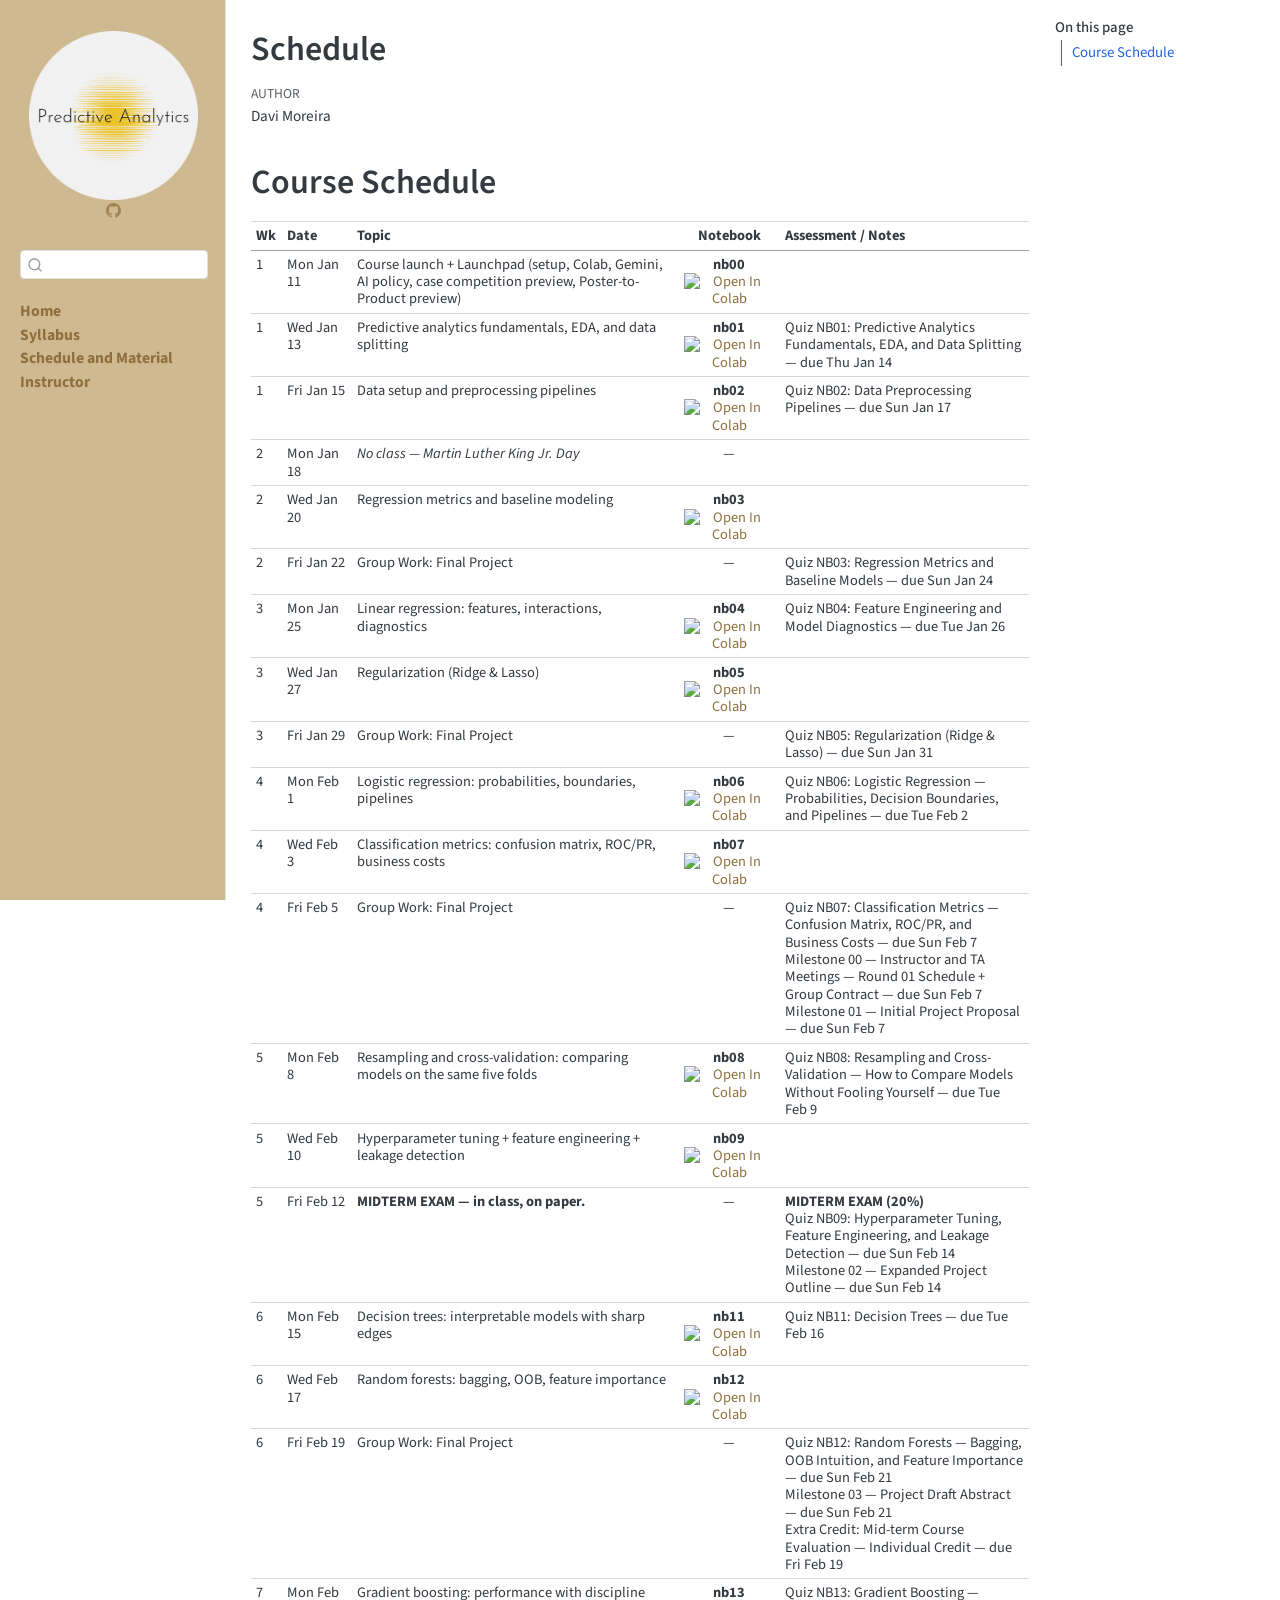
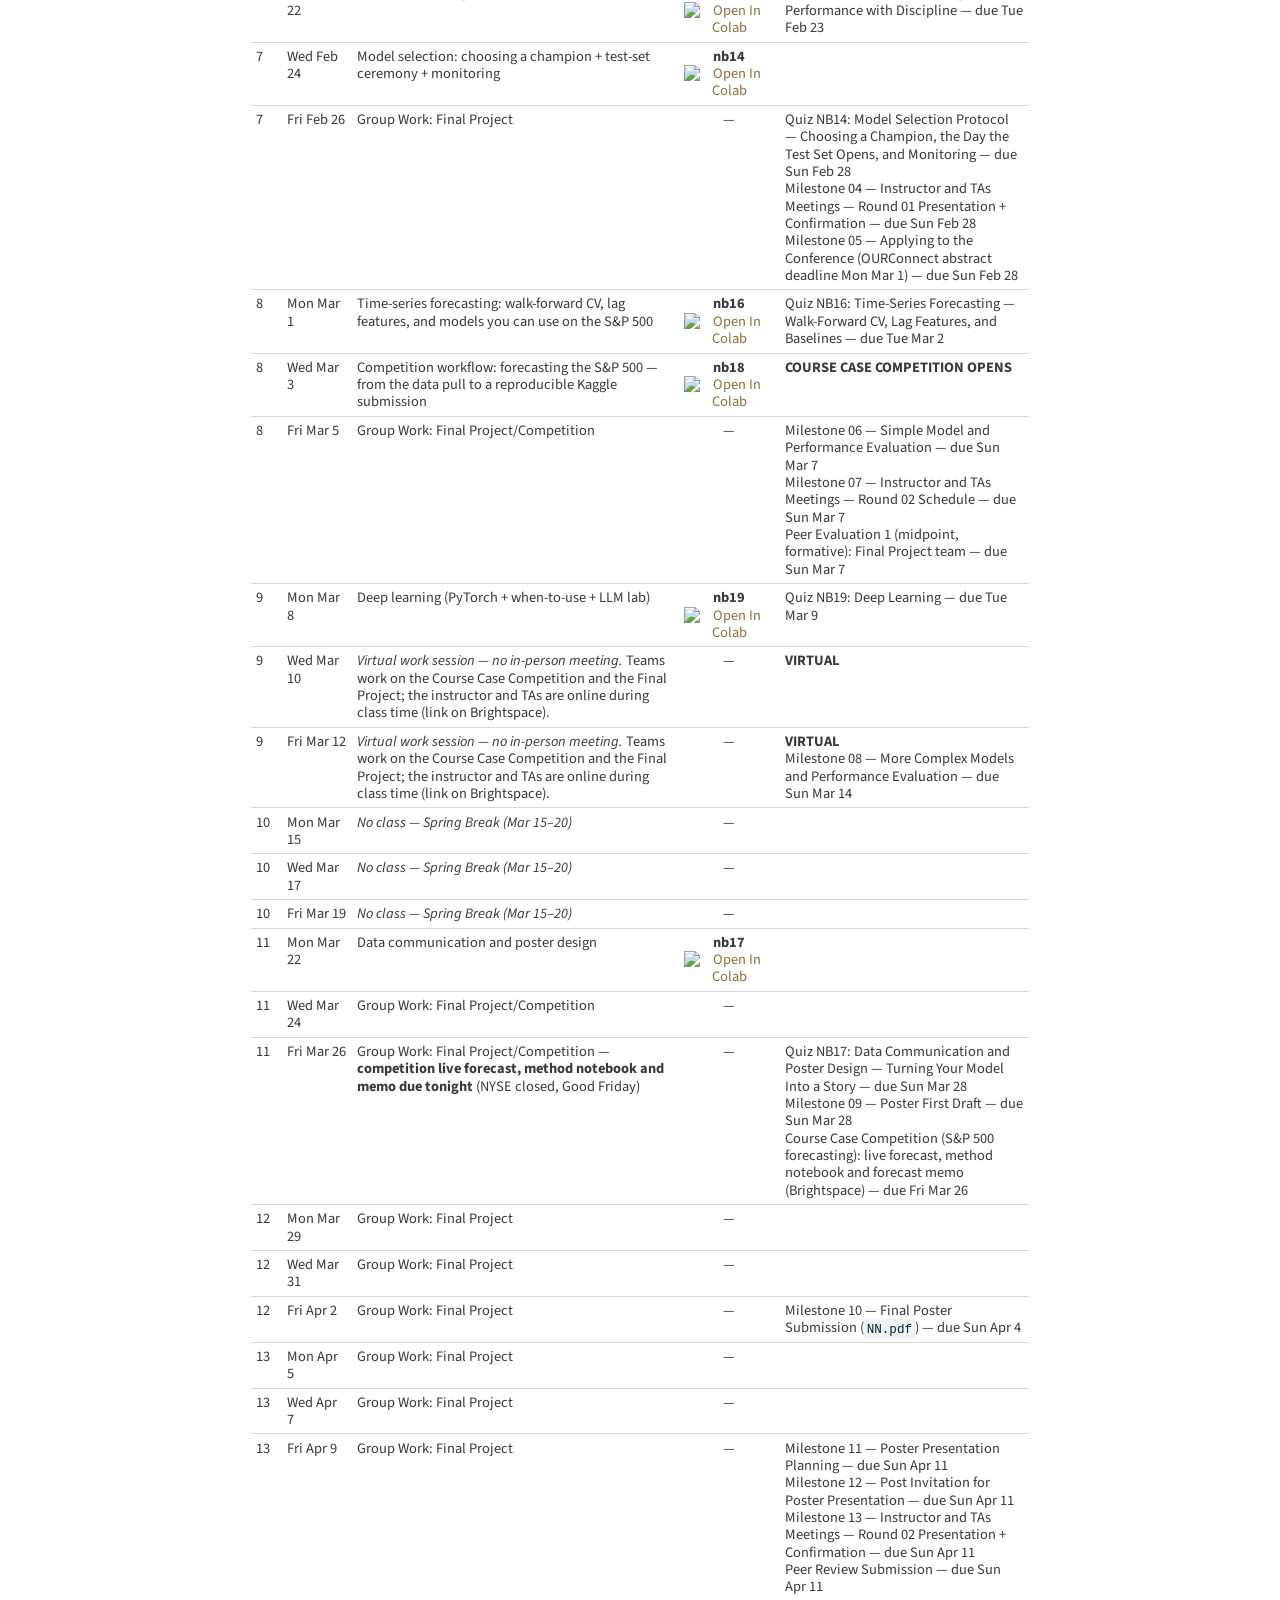
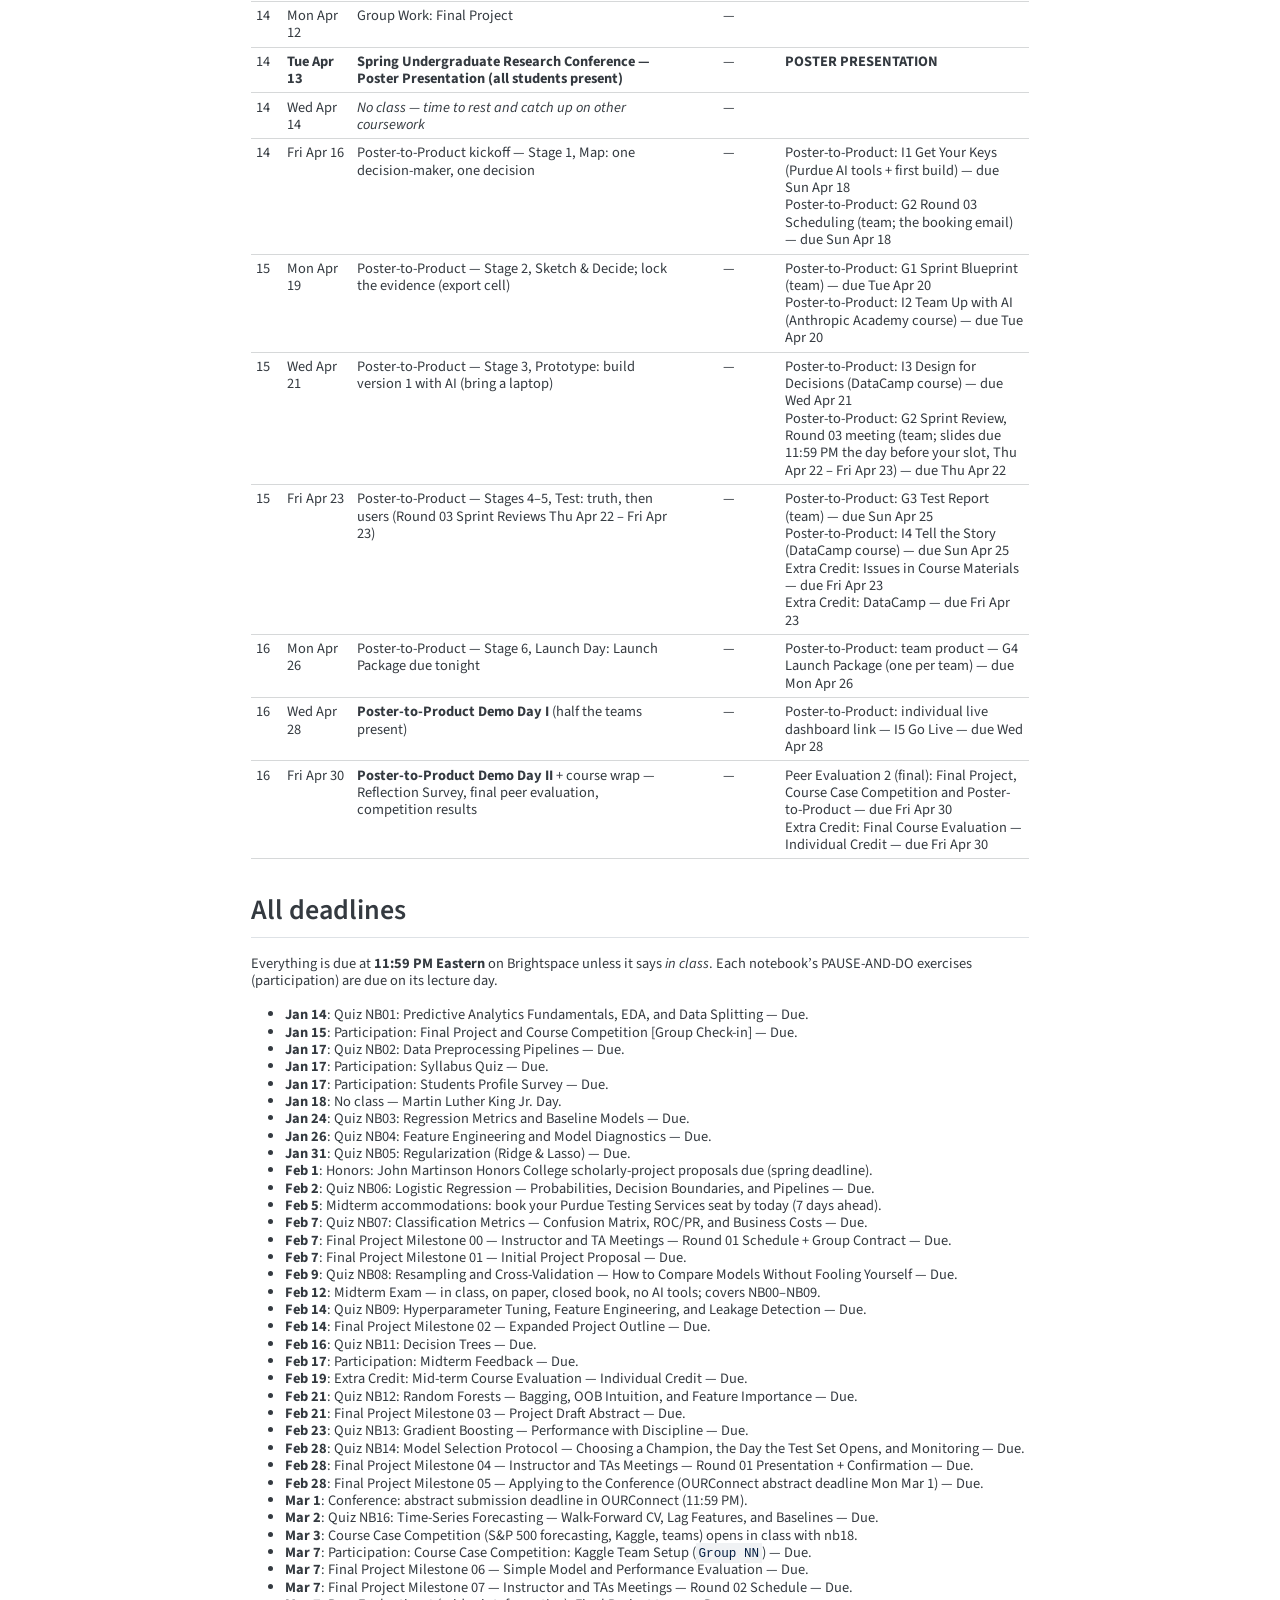
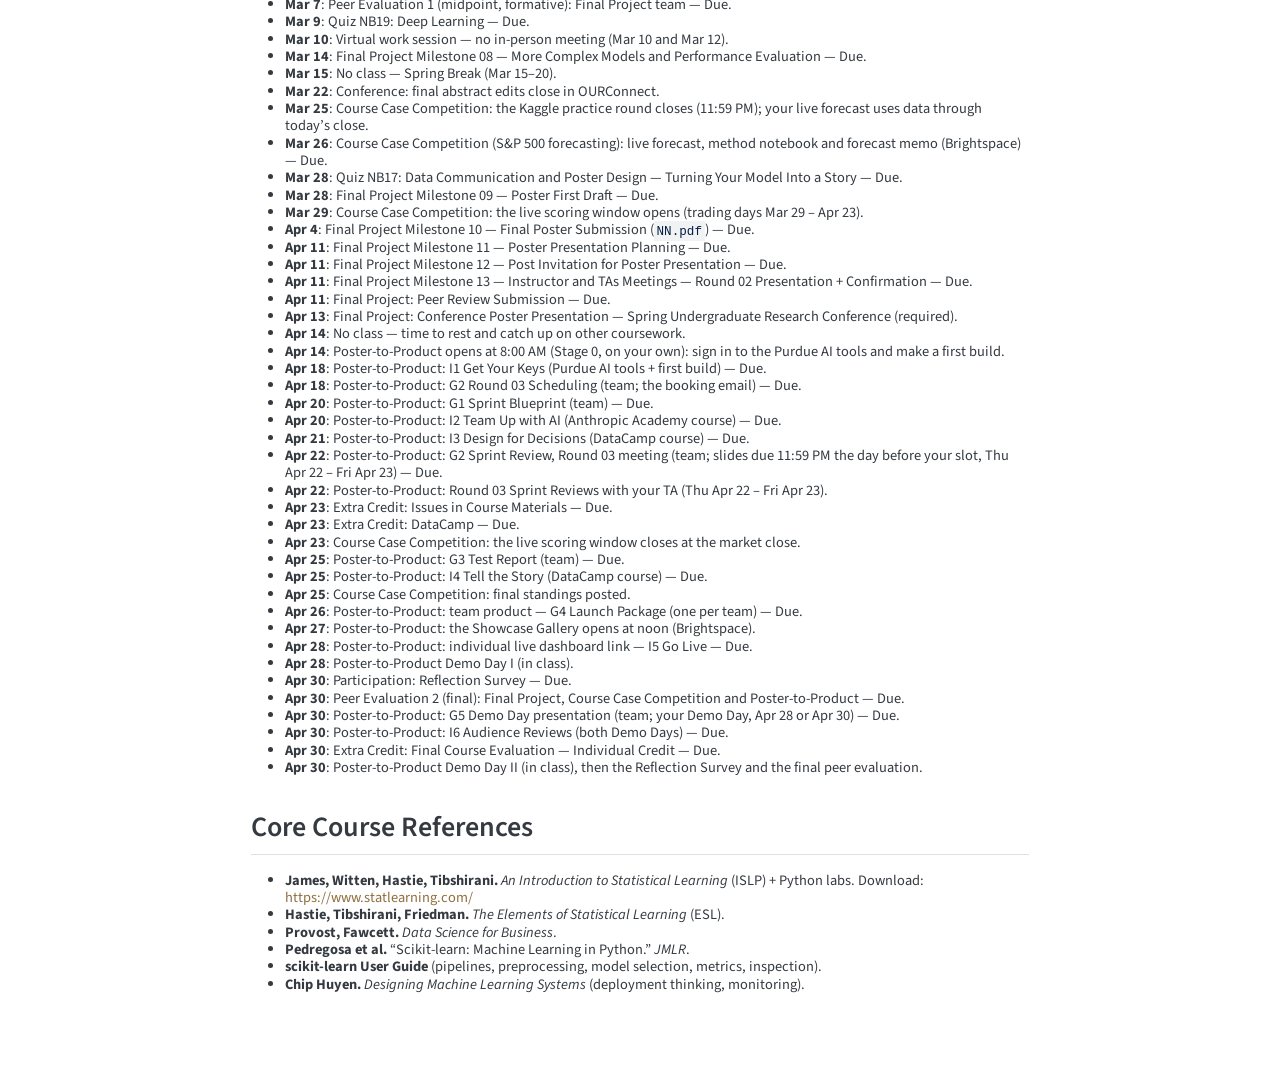
==== commit f12f27a2: "build: Render Quarto site for the Spring 2027 setup Syllabus (Attendance 5%, Quizzes 11%, iClicker a" ====
--- a/docs/schedule.html
+++ b/docs/schedule.html
@@ -310,9 +310,9 @@
 <tr class="even">
 <td>4</td>
 <td>Fri Feb 5</td>
-<td>Group Work: Final Project + <strong>Course Case Competition kickoff</strong> (join on Kaggle, form your <code>Group NN</code> team, download the data, first submission)</td>
-<td>—</td>
-<td><strong>COURSE CASE COMPETITION OPENS</strong><br>Quiz NB07: Classification Metrics — Confusion Matrix, ROC/PR, and Business Costs — due Sun Feb 7<br>Milestone 00 — Instructor and TA Meetings — Round 01 Schedule + Group Contract — due Sun Feb 7<br>Milestone 01 — Initial Project Proposal — due Sun Feb 7</td>
+<td>Group Work: Final Project</td>
+<td>—</td>
+<td>Quiz NB07: Classification Metrics — Confusion Matrix, ROC/PR, and Business Costs — due Sun Feb 7<br>Milestone 00 — Instructor and TA Meetings — Round 01 Schedule + Group Contract — due Sun Feb 7<br>Milestone 01 — Initial Project Proposal — due Sun Feb 7</td>
 </tr>
 <tr class="odd">
 <td>5</td>
@@ -352,7 +352,7 @@
 <tr class="even">
 <td>6</td>
 <td>Fri Feb 19</td>
-<td>Group Work: Final Project/Competition</td>
+<td>Group Work: Final Project</td>
 <td>—</td>
 <td>Quiz NB12: Random Forests — Bagging, OOB Intuition, and Feature Importance — due Sun Feb 21<br>Milestone 03 — Project Draft Abstract — due Sun Feb 21<br>Extra Credit: Mid-term Course Evaluation — Individual Credit — due Fri Feb 19</td>
 </tr>
@@ -373,51 +373,51 @@
 <tr class="odd">
 <td>7</td>
 <td>Fri Feb 26</td>
-<td>Group Work: Final Project/Competition</td>
-<td>—</td>
-<td>Quiz NB14: Model Selection Protocol — Choosing a Champion, the Day the Test Set Opens, and Monitoring — due Sun Feb 28<br>Milestone 04 — Instructor and TAs Meetings — Round 01 Confirmation — due Sun Feb 28<br>Milestone 05 — Applying to the Conference (OURConnect abstract deadline Mon Mar 1) — due Sun Feb 28</td>
+<td>Group Work: Final Project</td>
+<td>—</td>
+<td>Quiz NB14: Model Selection Protocol — Choosing a Champion, the Day the Test Set Opens, and Monitoring — due Sun Feb 28<br>Milestone 04 — Instructor and TAs Meetings — Round 01 Presentation + Confirmation — due Sun Feb 28<br>Milestone 05 — Applying to the Conference (OURConnect abstract deadline Mon Mar 1) — due Sun Feb 28</td>
 </tr>
 <tr class="even">
 <td>8</td>
 <td>Mon Mar 1</td>
-<td>Group Work: Final Project/Competition</td>
-<td>—</td>
-<td></td>
+<td>Time-series forecasting: walk-forward CV, lag features, and models you can use on the S&amp;P 500</td>
+<td><strong>nb16</strong><br><a href="https://colab.research.google.com/github/davi-moreira/2027S_predictive_analytics_QM474/blob/main/notebooks/nb16_time_series_forecasting_student.ipynb" target="_blank"><img src="https://colab.research.google.com/assets/colab-badge.svg" class="img-fluid" alt="Open In Colab"></a></td>
+<td>Quiz NB16: Time-Series Forecasting — Walk-Forward CV, Lag Features, and Baselines — due Tue Mar 2</td>
 </tr>
 <tr class="odd">
 <td>8</td>
 <td>Wed Mar 3</td>
-<td>Time-series forecasting: walk-forward CV, lag features</td>
-<td><strong>nb16</strong><br><a href="https://colab.research.google.com/github/davi-moreira/2027S_predictive_analytics_QM474/blob/main/notebooks/nb16_time_series_forecasting_student.ipynb" target="_blank"><img src="https://colab.research.google.com/assets/colab-badge.svg" class="img-fluid" alt="Open In Colab"></a></td>
-<td></td>
+<td>Competition workflow: forecasting the S&amp;P 500 — from the data pull to a reproducible Kaggle submission</td>
+<td><strong>nb18</strong><br><a href="https://colab.research.google.com/github/davi-moreira/2027S_predictive_analytics_QM474/blob/main/notebooks/nb18_competition_workflow_student.ipynb" target="_blank"><img src="https://colab.research.google.com/assets/colab-badge.svg" class="img-fluid" alt="Open In Colab"></a></td>
+<td><strong>COURSE CASE COMPETITION OPENS</strong></td>
 </tr>
 <tr class="even">
 <td>8</td>
 <td>Fri Mar 5</td>
 <td>Group Work: Final Project/Competition</td>
 <td>—</td>
-<td>Quiz NB16: Time-Series Forecasting — Walk-Forward CV, Lag Features, and Baselines — due Sun Mar 7<br>Milestone 06 — Simple Model and Performance Evaluation — due Sun Mar 7<br>Milestone 07 — Instructor and TAs Meetings — Round 02 Schedule — due Sun Mar 7</td>
+<td>Milestone 06 — Simple Model and Performance Evaluation — due Sun Mar 7<br>Milestone 07 — Instructor and TAs Meetings — Round 02 Schedule — due Sun Mar 7<br>Peer Evaluation 1 (midpoint, formative): Final Project team — due Sun Mar 7</td>
 </tr>
 <tr class="odd">
 <td>9</td>
 <td>Mon Mar 8</td>
-<td>Competition workflow: from notebook to <code>submission.csv</code> — the full pipeline, tree ensembles, and the champion model</td>
-<td><strong>nb18</strong><br><a href="https://colab.research.google.com/github/davi-moreira/2027S_predictive_analytics_QM474/blob/main/notebooks/nb18_competition_workflow_student.ipynb" target="_blank"><img src="https://colab.research.google.com/assets/colab-badge.svg" class="img-fluid" alt="Open In Colab"></a></td>
-<td></td>
+<td>Deep learning (PyTorch + when-to-use + LLM lab)</td>
+<td><strong>nb19</strong><br><a href="https://colab.research.google.com/github/davi-moreira/2027S_predictive_analytics_QM474/blob/main/notebooks/nb19_deep_learning_student.ipynb" target="_blank"><img src="https://colab.research.google.com/assets/colab-badge.svg" class="img-fluid" alt="Open In Colab"></a></td>
+<td>Quiz NB19: Deep Learning — due Tue Mar 9</td>
 </tr>
 <tr class="even">
 <td>9</td>
 <td>Wed Mar 10</td>
-<td>Deep learning (PyTorch + when-to-use + LLM lab)</td>
-<td><strong>nb19</strong><br><a href="https://colab.research.google.com/github/davi-moreira/2027S_predictive_analytics_QM474/blob/main/notebooks/nb19_deep_learning_student.ipynb" target="_blank"><img src="https://colab.research.google.com/assets/colab-badge.svg" class="img-fluid" alt="Open In Colab"></a></td>
-<td></td>
+<td><em>Virtual work session — no in-person meeting.</em> Teams work on the Course Case Competition and the Final Project; the instructor and TAs are online during class time (link on Brightspace).</td>
+<td>—</td>
+<td><strong>VIRTUAL</strong></td>
 </tr>
 <tr class="odd">
 <td>9</td>
 <td>Fri Mar 12</td>
-<td>Group Work: Final Project/Competition</td>
-<td>—</td>
-<td>Quiz NB19: Deep Learning — due Sun Mar 14<br>Milestone 08 — More Complex Models and Performance Evaluation — due Sun Mar 14</td>
+<td><em>Virtual work session — no in-person meeting.</em> Teams work on the Course Case Competition and the Final Project; the instructor and TAs are online during class time (link on Brightspace).</td>
+<td>—</td>
+<td><strong>VIRTUAL</strong><br>Milestone 08 — More Complex Models and Performance Evaluation — due Sun Mar 14</td>
 </tr>
 <tr class="even">
 <td>10</td>
@@ -450,16 +450,16 @@
 <tr class="even">
 <td>11</td>
 <td>Wed Mar 24</td>
-<td>Group Work: Final Project</td>
+<td>Group Work: Final Project/Competition</td>
 <td>—</td>
 <td></td>
 </tr>
 <tr class="odd">
 <td>11</td>
 <td>Fri Mar 26</td>
-<td>Group Work: Final Project</td>
-<td>—</td>
-<td>Quiz NB17: Data Communication and Poster Design — Turning Your Model Into a Story — due Sun Mar 28<br>Milestone 09 — Poster First Draft — due Sun Mar 28</td>
+<td>Group Work: Final Project/Competition — <strong>competition live forecast, method notebook and memo due tonight</strong> (NYSE closed, Good Friday)</td>
+<td>—</td>
+<td>Quiz NB17: Data Communication and Poster Design — Turning Your Model Into a Story — due Sun Mar 28<br>Milestone 09 — Poster First Draft — due Sun Mar 28<br>Course Case Competition (S&amp;P 500 forecasting): live forecast, method notebook and forecast memo (Brightspace) — due Fri Mar 26</td>
 </tr>
 <tr class="even">
 <td>12</td>
@@ -501,7 +501,7 @@
 <td>Fri Apr 9</td>
 <td>Group Work: Final Project</td>
 <td>—</td>
-<td>Milestone 11 — Poster Presentation Planning — due Sun Apr 11<br>Milestone 12 — Post Invitation for Poster Presentation — due Sun Apr 11<br>Milestone 13 — Instructor and TAs Meetings — Round 02 Confirmation — due Sun Apr 11<br>Peer Review Submission — due Sun Apr 11</td>
+<td>Milestone 11 — Poster Presentation Planning — due Sun Apr 11<br>Milestone 12 — Post Invitation for Poster Presentation — due Sun Apr 11<br>Milestone 13 — Instructor and TAs Meetings — Round 02 Presentation + Confirmation — due Sun Apr 11<br>Peer Review Submission — due Sun Apr 11</td>
 </tr>
 <tr class="even">
 <td>14</td>
@@ -527,51 +527,51 @@
 <tr class="odd">
 <td>14</td>
 <td>Fri Apr 16</td>
-<td>Poster-to-Product kickoff — scoping, partner framing, AI-assistant assignment</td>
-<td>—</td>
-<td></td>
+<td>Poster-to-Product kickoff — Stage 1, Map: one decision-maker, one decision</td>
+<td>—</td>
+<td>Poster-to-Product: I1 Get Your Keys (Purdue AI tools + first build) — due Sun Apr 18<br>Poster-to-Product: G2 Round 03 Scheduling (team; the booking email) — due Sun Apr 18</td>
 </tr>
 <tr class="even">
 <td>15</td>
 <td>Mon Apr 19</td>
-<td>Poster-to-Product — data engineering + model validation</td>
-<td>—</td>
-<td></td>
+<td>Poster-to-Product — Stage 2, Sketch &amp; Decide; lock the evidence (export cell)</td>
+<td>—</td>
+<td>Poster-to-Product: G1 Sprint Blueprint (team) — due Tue Apr 20<br>Poster-to-Product: I2 Team Up with AI (Anthropic Academy course) — due Tue Apr 20</td>
 </tr>
 <tr class="odd">
 <td>15</td>
 <td>Wed Apr 21</td>
-<td>Poster-to-Product — deployment + partner checkpoint</td>
-<td>—</td>
-<td></td>
+<td>Poster-to-Product — Stage 3, Prototype: build version 1 with AI (bring a laptop)</td>
+<td>—</td>
+<td>Poster-to-Product: I3 Design for Decisions (DataCamp course) — due Wed Apr 21<br>Poster-to-Product: G2 Sprint Review, Round 03 meeting (team; slides due 11:59 PM the day before your slot, Thu Apr 22 – Fri Apr 23) — due Thu Apr 22</td>
 </tr>
 <tr class="even">
 <td>15</td>
 <td>Fri Apr 23</td>
-<td>Poster-to-Product — usability testing + iteration</td>
-<td>—</td>
-<td>Course Case Competition: Rank Code Submission (Kaggle final) — due Sun Apr 25<br>Extra Credit: Issues in Course Materials — due Fri Apr 23<br>Extra Credit: DataCamp — due Fri Apr 23</td>
+<td>Poster-to-Product — Stages 4–5, Test: truth, then users (Round 03 Sprint Reviews Thu Apr 22 – Fri Apr 23)</td>
+<td>—</td>
+<td>Poster-to-Product: G3 Test Report (team) — due Sun Apr 25<br>Poster-to-Product: I4 Tell the Story (DataCamp course) — due Sun Apr 25<br>Extra Credit: Issues in Course Materials — due Fri Apr 23<br>Extra Credit: DataCamp — due Fri Apr 23</td>
 </tr>
 <tr class="odd">
 <td>16</td>
 <td>Mon Apr 26</td>
-<td>Poster-to-Product — executive brief drafting + showcase preparation</td>
-<td>—</td>
-<td>Poster-to-Product: team product submission (one per team) — due Mon Apr 26</td>
+<td>Poster-to-Product — Stage 6, Launch Day: Launch Package due tonight</td>
+<td>—</td>
+<td>Poster-to-Product: team product — G4 Launch Package (one per team) — due Mon Apr 26</td>
 </tr>
 <tr class="even">
 <td>16</td>
 <td>Wed Apr 28</td>
-<td><strong>Poster-to-Product SHOWCASE</strong> (partners + feedback)</td>
-<td>—</td>
-<td>Poster-to-Product: individual live dashboard link — due Wed Apr 28</td>
+<td><strong>Poster-to-Product Demo Day I</strong> (half the teams present)</td>
+<td>—</td>
+<td>Poster-to-Product: individual live dashboard link — I5 Go Live — due Wed Apr 28</td>
 </tr>
 <tr class="odd">
 <td>16</td>
 <td>Fri Apr 30</td>
-<td>Course wrap — peer evaluation, reflection survey, competition results</td>
-<td>—</td>
-<td>Peer Evaluation Submission: Final Project and/or Course Case Competition — due Fri Apr 30<br>Extra Credit: Final Course Evaluation — Individual Credit — due Fri Apr 30</td>
+<td><strong>Poster-to-Product Demo Day II</strong> + course wrap — Reflection Survey, final peer evaluation, competition results</td>
+<td>—</td>
+<td>Peer Evaluation 2 (final): Final Project, Course Case Competition and Poster-to-Product — due Fri Apr 30<br>Extra Credit: Final Course Evaluation — Individual Credit — due Fri Apr 30</td>
 </tr>
 </tbody>
 </table>
@@ -593,9 +593,7 @@
 <li><strong>Feb 1</strong>: Honors: John Martinson Honors College scholarly-project proposals due (spring deadline).</li>
 <li><strong>Feb 2</strong>: Quiz NB06: Logistic Regression — Probabilities, Decision Boundaries, and Pipelines — Due.</li>
 <li><strong>Feb 5</strong>: Midterm accommodations: book your Purdue Testing Services seat by today (7 days ahead).</li>
-<li><strong>Feb 5</strong>: Course Case Competition opens in class (Kaggle).</li>
 <li><strong>Feb 7</strong>: Quiz NB07: Classification Metrics — Confusion Matrix, ROC/PR, and Business Costs — Due.</li>
-<li><strong>Feb 7</strong>: Participation: Course Competition Team Setup — Due.</li>
 <li><strong>Feb 7</strong>: Final Project Milestone 00 — Instructor and TA Meetings — Round 01 Schedule + Group Contract — Due.</li>
 <li><strong>Feb 7</strong>: Final Project Milestone 01 — Initial Project Proposal — Due.</li>
 <li><strong>Feb 9</strong>: Quiz NB08: Resampling and Cross-Validation — How to Compare Models Without Fooling Yourself — Due.</li>
@@ -609,34 +607,56 @@
 <li><strong>Feb 21</strong>: Final Project Milestone 03 — Project Draft Abstract — Due.</li>
 <li><strong>Feb 23</strong>: Quiz NB13: Gradient Boosting — Performance with Discipline — Due.</li>
 <li><strong>Feb 28</strong>: Quiz NB14: Model Selection Protocol — Choosing a Champion, the Day the Test Set Opens, and Monitoring — Due.</li>
-<li><strong>Feb 28</strong>: Final Project Milestone 04 — Instructor and TAs Meetings — Round 01 Confirmation — Due.</li>
+<li><strong>Feb 28</strong>: Final Project Milestone 04 — Instructor and TAs Meetings — Round 01 Presentation + Confirmation — Due.</li>
 <li><strong>Feb 28</strong>: Final Project Milestone 05 — Applying to the Conference (OURConnect abstract deadline Mon Mar 1) — Due.</li>
 <li><strong>Mar 1</strong>: Conference: abstract submission deadline in OURConnect (11:59 PM).</li>
-<li><strong>Mar 7</strong>: Quiz NB16: Time-Series Forecasting — Walk-Forward CV, Lag Features, and Baselines — Due.</li>
+<li><strong>Mar 2</strong>: Quiz NB16: Time-Series Forecasting — Walk-Forward CV, Lag Features, and Baselines — Due.</li>
+<li><strong>Mar 3</strong>: Course Case Competition (S&amp;P 500 forecasting, Kaggle, teams) opens in class with nb18.</li>
+<li><strong>Mar 7</strong>: Participation: Course Case Competition: Kaggle Team Setup (<code>Group NN</code>) — Due.</li>
 <li><strong>Mar 7</strong>: Final Project Milestone 06 — Simple Model and Performance Evaluation — Due.</li>
 <li><strong>Mar 7</strong>: Final Project Milestone 07 — Instructor and TAs Meetings — Round 02 Schedule — Due.</li>
-<li><strong>Mar 14</strong>: Quiz NB19: Deep Learning — Due.</li>
+<li><strong>Mar 7</strong>: Peer Evaluation 1 (midpoint, formative): Final Project team — Due.</li>
+<li><strong>Mar 9</strong>: Quiz NB19: Deep Learning — Due.</li>
+<li><strong>Mar 10</strong>: Virtual work session — no in-person meeting (Mar 10 and Mar 12).</li>
 <li><strong>Mar 14</strong>: Final Project Milestone 08 — More Complex Models and Performance Evaluation — Due.</li>
 <li><strong>Mar 15</strong>: No class — Spring Break (Mar 15–20).</li>
 <li><strong>Mar 22</strong>: Conference: final abstract edits close in OURConnect.</li>
+<li><strong>Mar 25</strong>: Course Case Competition: the Kaggle practice round closes (11:59 PM); your live forecast uses data through today’s close.</li>
+<li><strong>Mar 26</strong>: Course Case Competition (S&amp;P 500 forecasting): live forecast, method notebook and forecast memo (Brightspace) — Due.</li>
 <li><strong>Mar 28</strong>: Quiz NB17: Data Communication and Poster Design — Turning Your Model Into a Story — Due.</li>
 <li><strong>Mar 28</strong>: Final Project Milestone 09 — Poster First Draft — Due.</li>
+<li><strong>Mar 29</strong>: Course Case Competition: the live scoring window opens (trading days Mar 29 – Apr 23).</li>
 <li><strong>Apr 4</strong>: Final Project Milestone 10 — Final Poster Submission (<code>NN.pdf</code>) — Due.</li>
 <li><strong>Apr 11</strong>: Final Project Milestone 11 — Poster Presentation Planning — Due.</li>
 <li><strong>Apr 11</strong>: Final Project Milestone 12 — Post Invitation for Poster Presentation — Due.</li>
-<li><strong>Apr 11</strong>: Final Project Milestone 13 — Instructor and TAs Meetings — Round 02 Confirmation — Due.</li>
+<li><strong>Apr 11</strong>: Final Project Milestone 13 — Instructor and TAs Meetings — Round 02 Presentation + Confirmation — Due.</li>
 <li><strong>Apr 11</strong>: Final Project: Peer Review Submission — Due.</li>
 <li><strong>Apr 13</strong>: Final Project: Conference Poster Presentation — Spring Undergraduate Research Conference (required).</li>
 <li><strong>Apr 14</strong>: No class — time to rest and catch up on other coursework.</li>
+<li><strong>Apr 14</strong>: Poster-to-Product opens at 8:00 AM (Stage 0, on your own): sign in to the Purdue AI tools and make a first build.</li>
+<li><strong>Apr 18</strong>: Poster-to-Product: I1 Get Your Keys (Purdue AI tools + first build) — Due.</li>
+<li><strong>Apr 18</strong>: Poster-to-Product: G2 Round 03 Scheduling (team; the booking email) — Due.</li>
+<li><strong>Apr 20</strong>: Poster-to-Product: G1 Sprint Blueprint (team) — Due.</li>
+<li><strong>Apr 20</strong>: Poster-to-Product: I2 Team Up with AI (Anthropic Academy course) — Due.</li>
+<li><strong>Apr 21</strong>: Poster-to-Product: I3 Design for Decisions (DataCamp course) — Due.</li>
+<li><strong>Apr 22</strong>: Poster-to-Product: G2 Sprint Review, Round 03 meeting (team; slides due 11:59 PM the day before your slot, Thu Apr 22 – Fri Apr 23) — Due.</li>
+<li><strong>Apr 22</strong>: Poster-to-Product: Round 03 Sprint Reviews with your TA (Thu Apr 22 – Fri Apr 23).</li>
 <li><strong>Apr 23</strong>: Extra Credit: Issues in Course Materials — Due.</li>
 <li><strong>Apr 23</strong>: Extra Credit: DataCamp — Due.</li>
-<li><strong>Apr 25</strong>: Course Case Competition: Rank Code Submission (Kaggle final) — Due.</li>
-<li><strong>Apr 26</strong>: Poster-to-Product: team product submission (one per team) — Due.</li>
-<li><strong>Apr 28</strong>: Poster-to-Product: individual live dashboard link — Due.</li>
-<li><strong>Apr 28</strong>: Poster-to-Product showcase (in class).</li>
+<li><strong>Apr 23</strong>: Course Case Competition: the live scoring window closes at the market close.</li>
+<li><strong>Apr 25</strong>: Poster-to-Product: G3 Test Report (team) — Due.</li>
+<li><strong>Apr 25</strong>: Poster-to-Product: I4 Tell the Story (DataCamp course) — Due.</li>
+<li><strong>Apr 25</strong>: Course Case Competition: final standings posted.</li>
+<li><strong>Apr 26</strong>: Poster-to-Product: team product — G4 Launch Package (one per team) — Due.</li>
+<li><strong>Apr 27</strong>: Poster-to-Product: the Showcase Gallery opens at noon (Brightspace).</li>
+<li><strong>Apr 28</strong>: Poster-to-Product: individual live dashboard link — I5 Go Live — Due.</li>
+<li><strong>Apr 28</strong>: Poster-to-Product Demo Day I (in class).</li>
 <li><strong>Apr 30</strong>: Participation: Reflection Survey — Due.</li>
-<li><strong>Apr 30</strong>: Peer Evaluation Submission: Final Project and/or Course Case Competition — Due.</li>
+<li><strong>Apr 30</strong>: Peer Evaluation 2 (final): Final Project, Course Case Competition and Poster-to-Product — Due.</li>
+<li><strong>Apr 30</strong>: Poster-to-Product: G5 Demo Day presentation (team; your Demo Day, Apr 28 or Apr 30) — Due.</li>
+<li><strong>Apr 30</strong>: Poster-to-Product: I6 Audience Reviews (both Demo Days) — Due.</li>
 <li><strong>Apr 30</strong>: Extra Credit: Final Course Evaluation — Individual Credit — Due.</li>
+<li><strong>Apr 30</strong>: Poster-to-Product Demo Day II (in class), then the Reflection Survey and the final peer evaluation.</li>
 </ul>
 </section>
 <section id="core-course-references" class="level2">
